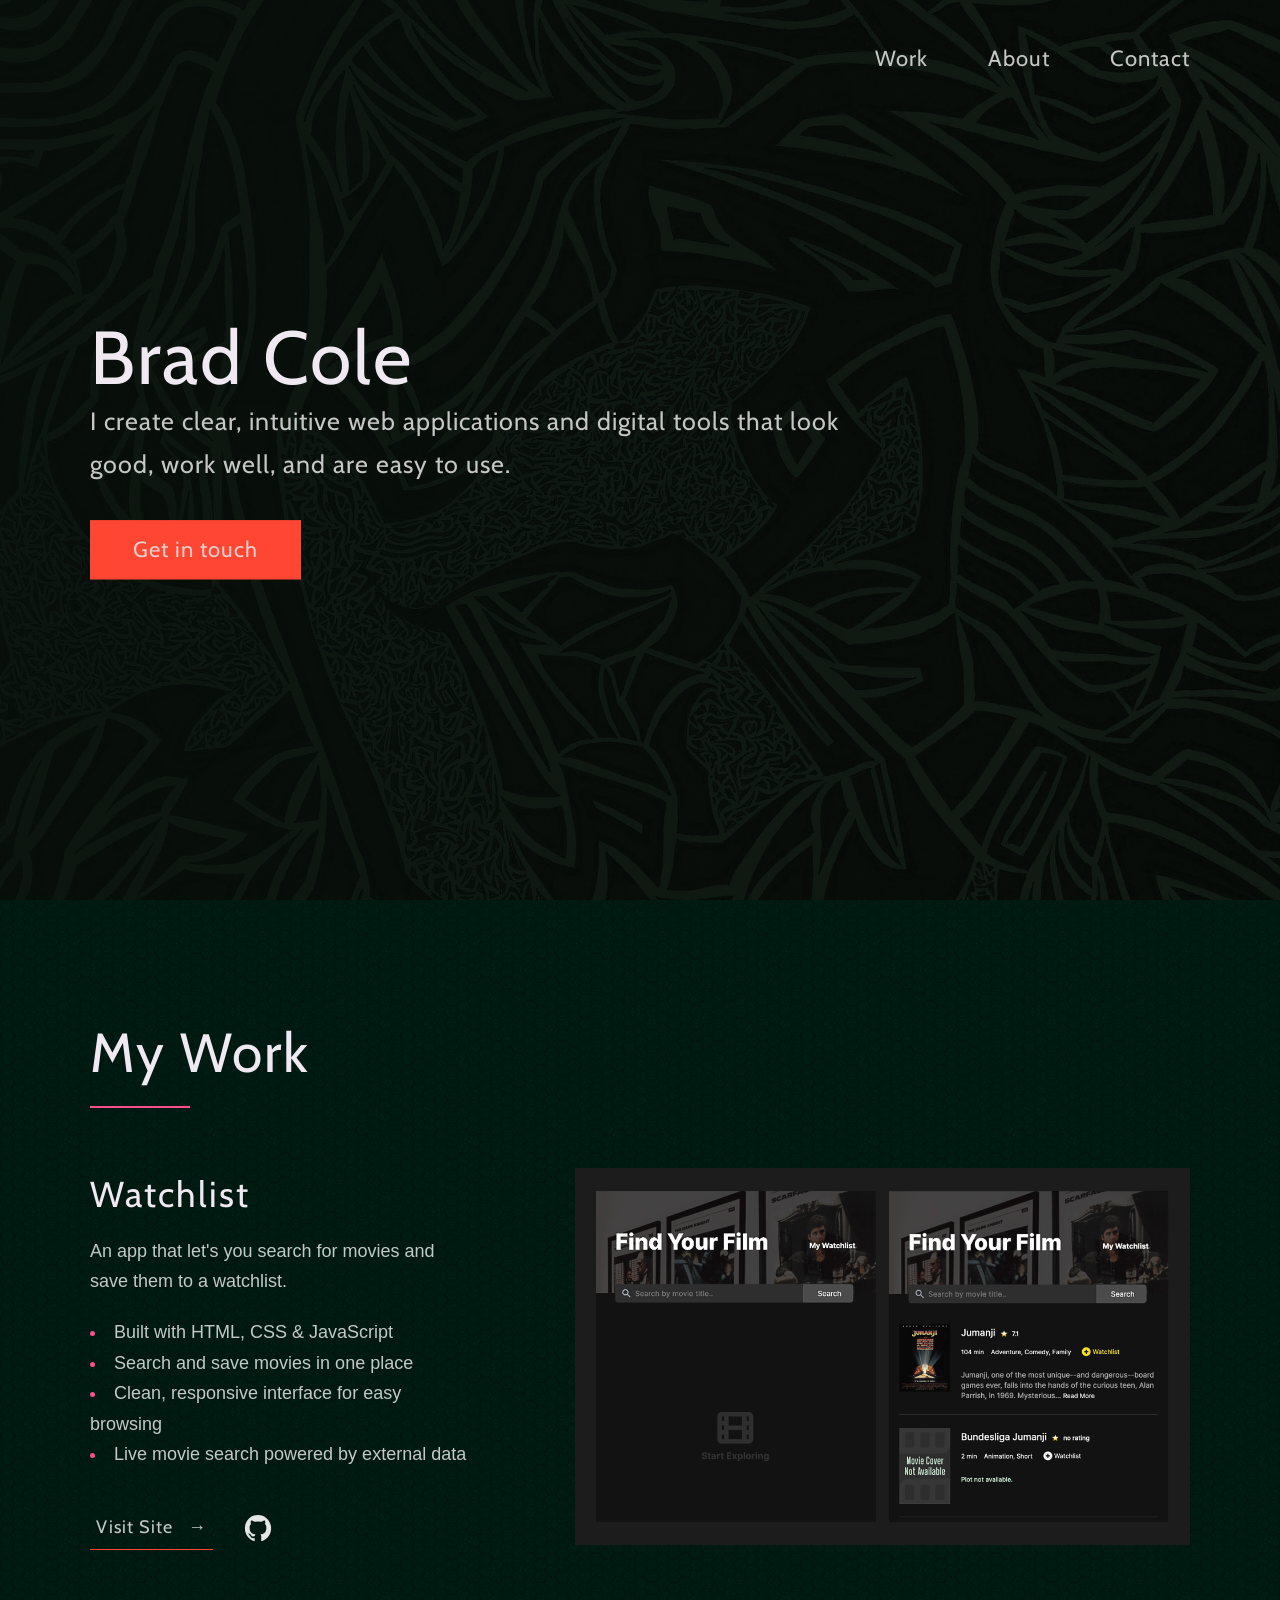
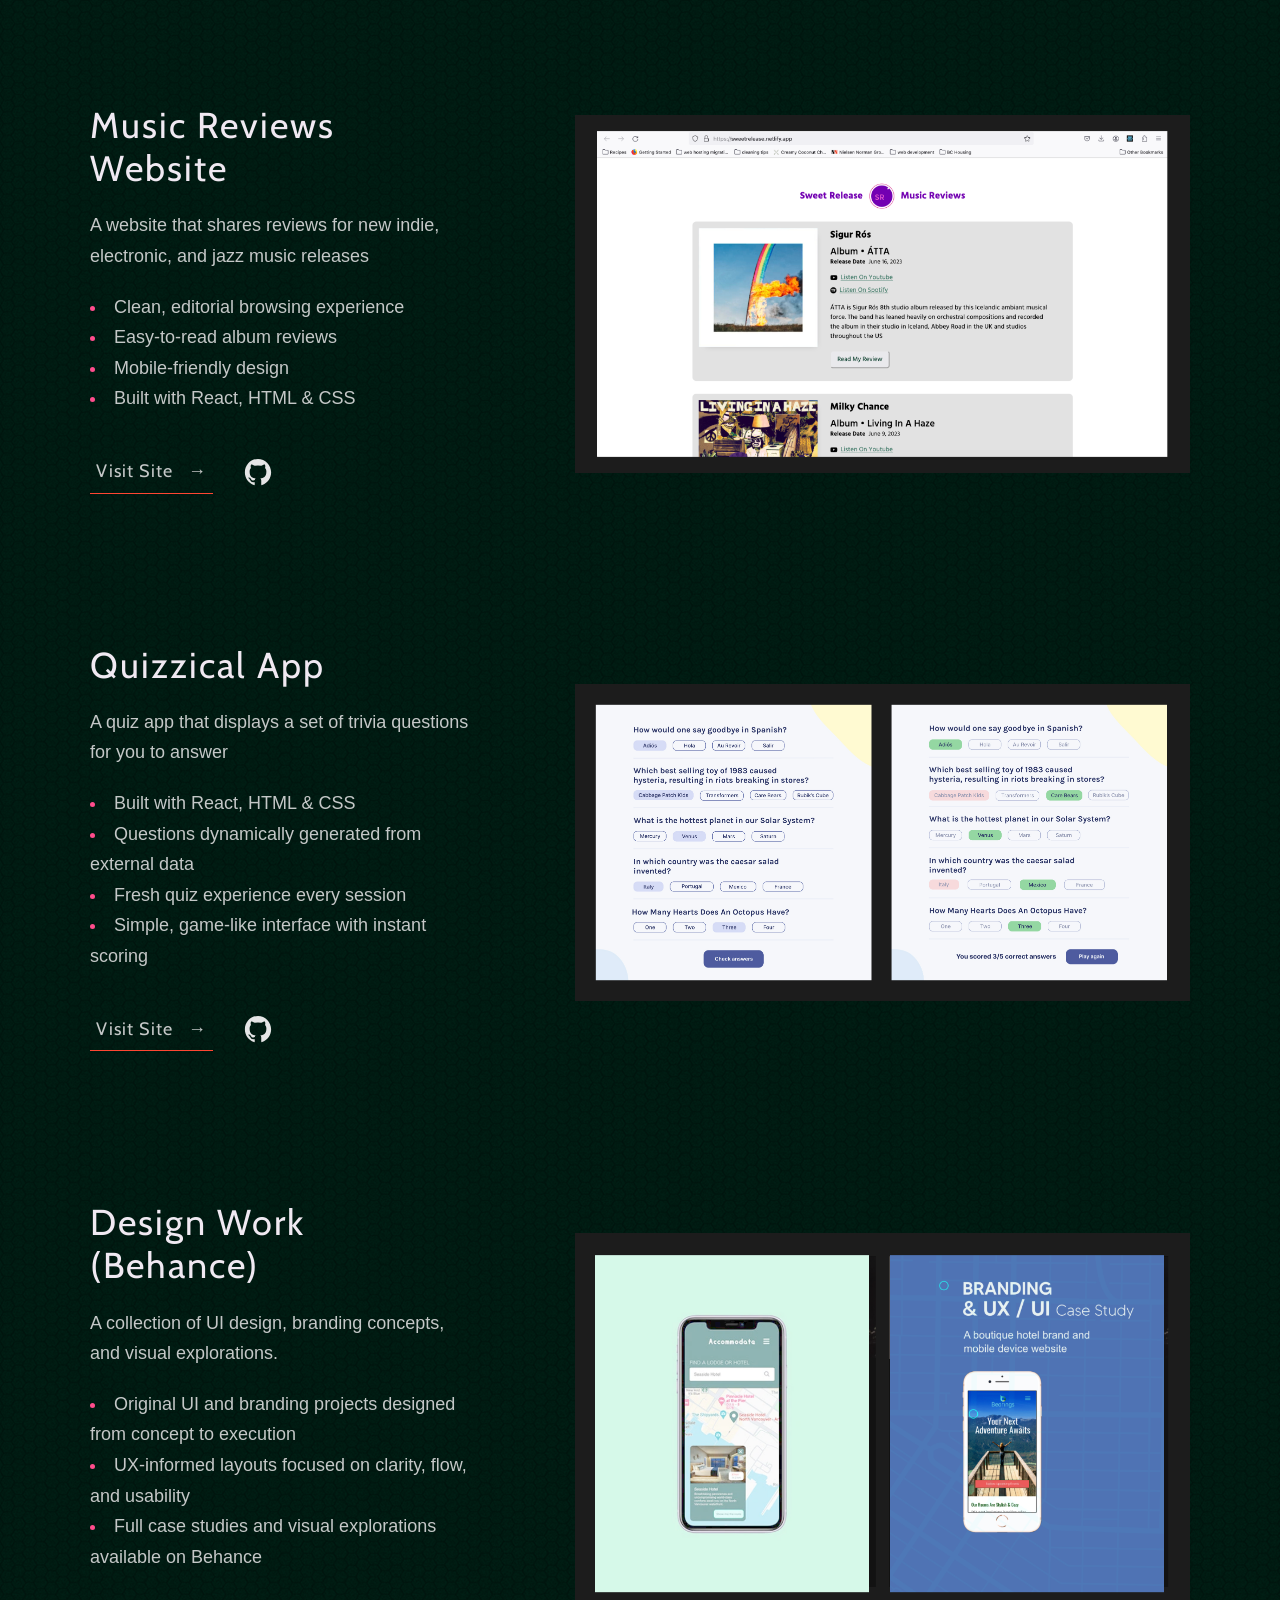
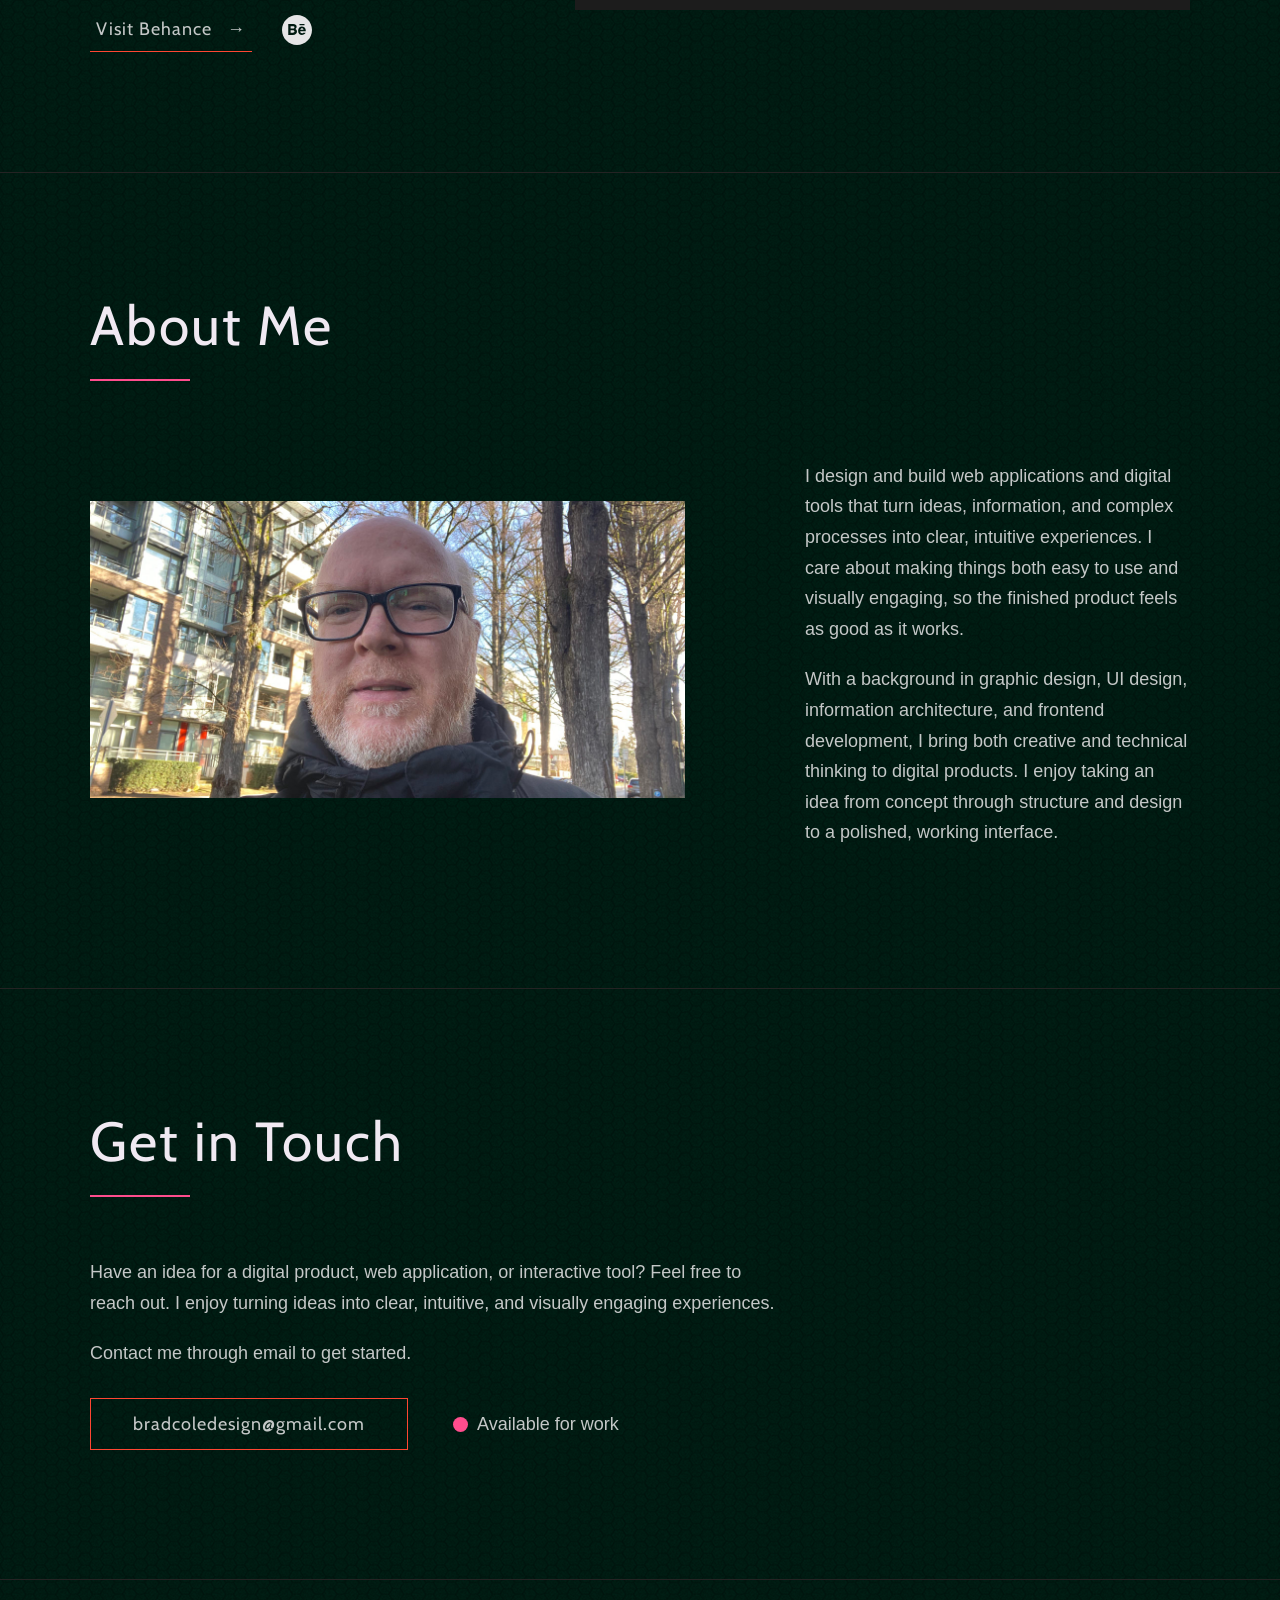
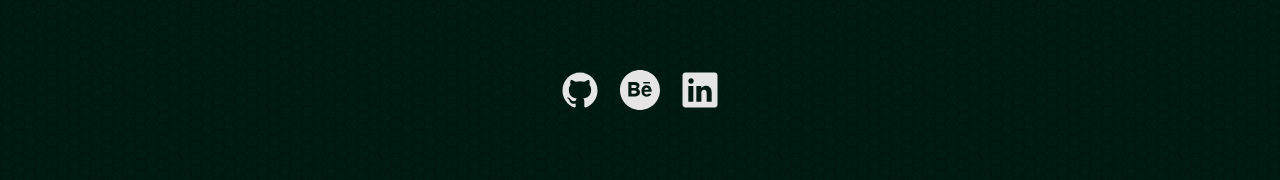
==== index.html @ 9cbc0623 "Update index.html improving header text" ====
<!doctype html>
<html lang="en">
  <head>
    <link rel="preconnect" href="https://fonts.googleapis.com" />
    <link rel="preconnect" href="https://fonts.gstatic.com" crossorigin />
    <link
      href="https://fonts.googleapis.com/css2?family=Cabin:ital,wght@0,400..700;1,400..700&family=PT+Serif:ital@1&display=swap"
      rel="stylesheet"
    />
    <meta charset="UTF-8" />
    <meta name="viewport" content="width=device-width, initial-scale=1.0" />
    <link rel="shortcut icon" type="image/png" href="./images/favicon.png" />
    <title>
      Brad Cole | Front-End Developer & UI Designer based in Vancouver, CA
    </title>
    <meta name="description" content="Add small description of yourslef." />
    <meta
      name="keywords"
      content="Brad Cole, Frontend Developer, HTML, CSS, JavaScript, UI Design, Typography, Wireframing"
    />
    <link rel="stylesheet" href="public/index.css" />
  </head>

  <body>
    <!-- ***** Header ***** -->

    <header class="header gradient-overlay" role="banner" id="top">
      <div class="row">
        <nav class="nav" role="navigation">
          <ul class="nav__items">
            <li class="nav__item">
              <a href="#work" class="nav__link">Work</a>
            </li>
            <li class="nav__item">
              <a href="#about" class="nav__link">About</a>
            </li>
            <li class="nav__item">
              <a href="#contact" class="nav__link">Contact</a>
            </li>
          </ul>
        </nav>
      </div>
      <div class="header__text-box row">
        <div class="header__text">
          <h1 class="heading-primary">
            <span>Brad Cole</span>
          </h1>
          <p>
            I create clear, intuitive web applications and digital tools that
            look good, work well, and are easy to use.
          </p>
          <a href="#contact" class="btn btn--pink">Get in touch</a>
        </div>
      </div>
    </header>

    <main role="main">
      <!-- ***** Work ***** -->

      <section class="work" id="work">
        <div class="row">
          <h2>My Work</h2>
          <div class="work__boxes">
            <div class="work__box_mod">
              <div class="work__box">
                <div class="work__text">
                  <h3>Watchlist</h3>
                  <p>
                    An app that let's you search for movies and save them to a
                    watchlist.
                  </p>
                  <ul class="work__list">
                    <li>Built with HTML, CSS & JavaScript</li>
                    <li>Search and save movies in one place</li>
                    <li>Clean, responsive interface for easy browsing</li>
                    <li>Live movie search powered by external data</li>
                  </ul>
                  <div class="work__links">
                    <a
                      href="https://bradswatchlist.netlify.app/"
                      target="_blank"
                      class="link__text"
                    >
                      Visit Site <span>&rarr;</span>
                    </a>
                    <a
                      href="https://github.com/artwired/watchlist"
                      title="View Source Code"
                      target="_blank"
                    >
                      <img
                        src="./images/github.svg"
                        class="work__code"
                        alt="GitHub"
                      />
                    </a>
                  </div>
                </div>
                <a href="https://bradswatchlist.netlify.app/" target="_blank">
                  <div class="work__image-box">
                    <img
                      src="./images/watchlist.png"
                      class="work__image"
                      alt="Project 1"
                    />
                  </div>
                </a>
              </div>
            </div>
            <div class="work__box_mod">
              <div class="work__box">
                <div class="work__text">
                  <h3>Music Reviews Website</h3>
                  <p>
                    A website that shares reviews for new indie, electronic, and
                    jazz music releases
                  </p>
                  <ul class="work__list">
                    <li>Clean, editorial browsing experience</li>
                    <li>Easy-to-read album reviews</li>
                    <li>Mobile-friendly design</li>
                    <li>Built with React, HTML & CSS</li>
                  </ul>

                  <div class="work__links">
                    <a
                      href="https://sweetrelease.netlify.app/"
                      class="link__text"
                      target="_blank"
                    >
                      Visit Site <span>&rarr;</span>
                    </a>
                    <a href="#">
                      <img
                        src="./images/github.svg"
                        class="work__code"
                        title="View Source Code"
                        alt="GitHub"
                      />
                    </a>
                  </div>
                </div>
                <a href="https://sweetrelease.netlify.app/" target="_blank">
                  <div class="work__image-box">
                    <img
                      src="./images/sweet-release.png"
                      class="work__image"
                      alt="Project 1"
                    />
                  </div>
                </a>
              </div>
            </div>
            <div class="work__box_mod">
              <div class="work__box">
                <div class="work__text">
                  <h3>Quizzical App</h3>
                  <p>
                    A quiz app that displays a set of trivia questions for you
                    to answer
                  </p>
                  <ul class="work__list">
                    <li>Built with React, HTML & CSS</li>
                    <li>Questions dynamically generated from external data</li>
                    <li>Fresh quiz experience every session</li>
                    <li>Simple, game-like interface with instant scoring</li>
                  </ul>
                  <div class="work__links">
                    <a
                      href="https://bradsquizzical.netlify.app/"
                      class="link__text"
                      target="_blank"
                    >
                      Visit Site <span>&rarr;</span>
                    </a>
                    <a href="https://github.com/artwired/Quizzical">
                      <img
                        src="./images/github.svg"
                        class="work__code"
                        title="View Source Code"
                        alt="GitHub"
                      />
                    </a>
                  </div>
                </div>
                <a href="https://bradsquizzical.netlify.app/" target="_blank">
                  <div class="work__image-box">
                    <img
                      src="./images/quiz.jpg"
                      class="work__image"
                      alt="Project 3"
                    />
                  </div>
                </a>
              </div>
            </div>
            <div class="work__box_mod">
              <div class="work__box">
                <div class="work__text">
                  <h3>Design Work (Behance)</h3>
                  <p>
                    A collection of UI design, branding concepts, and visual
                    explorations.
                  </p>
                  <ul class="work__list">
                    <li>
                      Original UI and branding projects designed from concept to
                      execution
                    </li>
                    <li>
                      UX-informed layouts focused on clarity, flow, and
                      usability
                    </li>
                    <li>
                      Full case studies and visual explorations available on
                      Behance
                    </li>
                  </ul>
                  <div class="work__links">
                    <a
                      href="https://www.behance.net/bradcoleart"
                      class="link__text"
                      target="_blank"
                    >
                      Visit Behance <span>&rarr;</span>
                    </a>
                    <a href="https://www.behance.net/bradcoleart">
                      <img
                        src="./images/behance-logo.svg"
                        class="work__code"
                        title="View Design Work Samples"
                        alt="Behance"
                      />
                    </a>
                  </div>
                </div>
                <a href="https://www.behance.net/bradcoleart" target="_blank">
                  <div class="work__image-box">
                    <img
                      src="./images/behance-portfolio.png"
                      class="work__image"
                      alt="Project 3"
                    />
                  </div>
                </a>
              </div>
            </div>
          </div>
        </div>
      </section>

      <!-- ***** About ***** -->

      <section class="about" id="about">
        <div class="row">
          <h2>About Me</h2>
          <div class="about__content">
            <div class="about__text">
              <p>
                I design and build web applications and digital tools that turn
                ideas, information, and complex processes into clear, intuitive
                experiences. I care about making things both easy to use and
                visually engaging, so the finished product feels as good as it
                works.
              </p>

              <p>
                With a background in graphic design, UI design, information
                architecture, and frontend development, I bring both creative
                and technical thinking to digital products. I enjoy taking an
                idea from concept through structure and design to a polished,
                working interface.
              </p>
            </div>

            <div class="about__photo-container">
              <img
                class="about__photo"
                src="./images/me-on-tenth-2024.jpg"
                alt="A picture of myself making an inquisitive/amused facial expression with trees a busy city backstreet and a condo building in the background"
              />
            </div>
          </div>
        </div>
      </section>
    </main>

    <!-- ***** Contact ***** -->

    <section class="contact" id="contact">
      <div class="row">
        <h2>Get in Touch</h2>
        <div class="contact__info">
          <p>
            Have an idea for a digital product, web application, or interactive
            tool? Feel free to reach out. I enjoy turning ideas into clear,
            intuitive, and visually engaging experiences.
          </p>
          <p>Contact me through email to get started.</p>
          <div class="contact-CTA">
            <a href="mailto:bradcoledesign@gmail.com" class="btn"
              >bradcoledesign@gmail.com</a
            >
            <div class="availability-container">
              <div class="blinking-dot"></div>
              <p>Available for work</p>
            </div>
          </div>
        </div>
      </div>
    </section>

    <!-- ***** Footer ***** -->

    <footer role="contentinfo" class="footer">
      <div class="row">
        <ul class="footer__social-links">
          <li class="footer__social-link-item">
            <a
              href="https://github.com/artwired"
              title="Link to Github Profile"
              target="_blank"
            >
              <img
                src="./images/github.svg"
                class="footer__social-image"
                alt="Github"
              />
            </a>
          </li>
          <li class="footer__social-link-item">
            <a
              href="https://www.behance.net/bradcoleart"
              title="Link to Behance Profile"
              target="_blank"
            >
              <img
                src="./images/behance-logo.svg"
                class="footer__social-image"
                alt="Behance"
              />
            </a>
          </li>
          <li class="footer__social-link-item">
            <a
              href="https://www.linkedin.com/in/bradcoleideas/"
              target="_blank"
            >
              <img
                src="./images/linkedin.svg"
                title="Link to Linkedin Profile"
                class="footer__social-image"
                alt="Linkedin"
              />
            </a>
          </li>
        </ul>
      </div>
    </footer>

    <a href="#top" class="back-to-top" title="Back to Top">
      <img
        src="./images/arrow-up.svg"
        alt="Back to Top"
        class="back-to-top__image"
      />
    </a>
    <script src="./index.js"></script>
  </body>
</html>
---- public/index.css ----
/* --------------------------------------- */
/* ----- Basic Setup ----- */
/* --------------------------------------- */

@font-face {
  font-family: "Hk Grotesk";
  font-style: normal;
  font-weight: 400;
  src: url("./fonts/HKGrotesk-Regular.woff") format("woff");
}

* {
  margin: 0;
  padding: 0;
  box-sizing: inherit;
}

:root {
  --font-size-small: 1.8rem;
  --font-size-normal: 2.2rem;
  --font-size-medium: 2.8rem;
  --font-size-medium-1: 3.6rem;
  --font-size-large: 5.5rem;
  --font-size-huge: 7.5rem;
  --font-stack: "Hk Grotesk", sans-serif;

  --line-height-normal: 1.7;
  --line-height-small: 1.2;

  --deep-green: #010904;
  --blood-orange: #ff4632;
  --white: #f0e9f2;
  --white-1: #e5e5e6da;
  --hot-pink: #ff4d8d;

  --container-max-width: 1180px;
  --container-normal-width: 800px;
  --container-medium-width: 600px;
  --container-700-width: 700px;
  --container-small-width: 500px;

  --gutter-huge: 12rem;
  --gutter-medium: 6rem;
  --gutter-normal: 3rem;
  --gutter-small-1: 2.5rem;
  --gutter-small: 2rem;
  --gutter-x-small: 1rem;
  --border-light: 1px solid rgb(36, 35, 35);
}

html {
  font-size: 62.5%; /* (16/10)*100 = 62.5% => 1rem = 10px */
  box-sizing: border-box;
  scroll-behavior: smooth;
}
html,
body {
  background-color: var(--deep-green);
}
@media (max-width: 1000px) {
  html {
    font-size: 52%;
  }
}

body {
  font-size: var(--font-size-small);
  font-family: var(--font-stack);
  font-weight: 400;
  color: var(--white-1);
  line-height: var(--line-height-normal);
  background: url("./images/dark-honeycomb.png");
  overflow-x: hidden;
}

.row {
  max-width: var(--container-max-width);
  margin: 0 auto;
}

@media (max-width: 1340px) {
  .row {
    max-width: 1100px;
  }
}

@media (max-width: 1240px) {
  .row {
    padding: 0 var(--gutter-medium);
  }
}

@media (max-width: 600px) {
  .row {
    padding: 0 var(--gutter-normal);
  }
}

@media (max-width: 600px) {
  .row {
    padding: 0 var(--gutter-small);
  }
}

section {
  padding: var(--gutter-huge) 0;
  border-bottom: var(--border-light);
}

img {
  object-fit: contain;
  max-width: 100%;
}

/* --------------------------------------- */
/* ----- Headlines and Paragraphs ----- */
/* --------------------------------------- */

h1,
h2,
h3,
h4 {
  font-family: "Cabin", sans-serif;
  letter-spacing: 2px;
  font-weight: 400;
  line-height: var(--line-height-small);
  color: var(--white);
}

.heading-primary {
  line-height: 1;
  font-size: var(--font-size-huge);
  font-weight: 400;
}

@media (max-width: 900px) {
  .heading-primary {
    font-size: 6.5rem;
  }
}

h2 {
  font-size: var(--font-size-large);
  margin-bottom: var(--gutter-medium);
}

h2::after {
  content: "";
  display: block;
  height: 2px;
  width: 10rem;
  background: var(--hot-pink);
  margin: var(--gutter-small) 0;
}

h3 {
  font-size: var(--font-size-medium-1);
  margin-bottom: var(--gutter-small);
}
h4 {
  font-size: var(--font-size-normal);
  color: var(--blood-orange);
}
h4::after {
  content: "";
  display: block;
  height: 1px;
  width: 10rem;
  background: var(--blood-orange);
  margin: 0.5em 0;
}

@media (max-width: 500px) {
  .heading-primary {
    font-size: var(--font-size-large);
  }

  h2 {
    font-size: var(--font-size-medium-1);
  }

  h3 {
    font-size: var(--font-size-medium);
  }
}

p {
  margin: var(--gutter-small) 0;
}

@media (max-width: 900px) {
  p {
    max-width: var(--container-small-width);
  }
}

/* --------------------------------------- */
/* ----- Buttons and Links ----- */
/* --------------------------------------- */

a {
  color: var(--white);
  font-weight: 400;
  font-family: "Cabin", sans-serif;
  letter-spacing: 1px;
  transition: all 0.2s;
  outline: 2px solid transparent;
}

::-moz-focus-inner {
  border: 0;
}

button:focus,
a:focus {
  outline: 2px solid var(--blood-orange);
}

body:not(.user-is-tabbing) button:focus,
body:not(.user-is-tabbing) a:focus {
  outline: none;
}

.link:hover {
  color: var(--blood-orange);
}

.btn {
  position: relative;
  display: inline-block;
  padding: 1rem 4.2rem;
  text-decoration: none;
  color: inherit;
  border: 1px solid var(--blood-orange);
  font-weight: 400;
}

.btn:focus {
  outline: none;
}

.btn::after {
  content: "";
  display: block;
  position: absolute;
  top: 0;
  left: 0;
  right: 100%;
  background: var(--white);
  height: 100%;
  z-index: -1;
  transition: all 0.2s cubic-bezier(1, 0.68, 0.16, 0.9);
}

.btn:hover::after,
.btn:focus::after {
  right: 0;
  background: var(--blood-orange);
}

.btn--pink {
  background: var(--blood-orange);
  transition: all 0.2s;
}

.btn--pink::after {
  display: none;
}

.btn--pink:hover,
.btn--pink:focus {
  background: transparent;
}

.link__text {
  position: relative;
  display: inline-block;
  padding: 0.6rem;
  color: inherit;
  text-decoration: none;
  border-bottom: 1px solid var(--blood-orange);
}

.link__text::after {
  content: "";
  display: block;
  position: absolute;
  top: 0;
  left: 0;
  right: 100%;
  background: var(--white);
  height: 100%;
  z-index: -1;
  transition: all 0.2s cubic-bezier(1, 0.68, 0.16, 0.9);
}

.link__text:focus {
  outline: none;
}

.link__text:hover::after,
.link__text:focus:after {
  right: 0;
  background: var(--blood-orange);
}

.link__text span {
  padding-left: 1rem;
  font-family: sans-serif;
}

/* ----- Back to Top ----- */

.back-to-top {
  position: fixed;
  bottom: 4rem;
  right: 4rem;
  display: flex;
  justify-content: center;
  align-items: center;
  height: 5.5rem;
  width: 5.5rem;
  background-color: var(--blood-orange);
  border-radius: 50%;
  z-index: 10;
  visibility: hidden;
  transition: all 0.4s;
}

.back-to-top__image {
  height: 70%;
}

@media (max-width: 900px) {
  .back-to-top {
    right: 2rem;
  }
}

@media (max-width: 500px) {
  .back-to-top {
    right: 1rem;
  }
}

/* --------------------------------------- */
/* ----- Navigation ----- */
/* --------------------------------------- */

.nav {
  display: flex;
  justify-content: flex-end;
  align-items: center;
  gap: var(--gutter-medium);
  padding: var(--gutter-normal) 0;
}

.nav__items {
  display: flex;
  list-style: none;
}

.nav__item:not(:last-child) {
  margin-right: var(--gutter-medium);
}

@media (max-width: 500px) {
  .nav {
    justify-content: center;
  }
}

@media (max-width: 400px) {
  .nav__item:not(:last-child) {
    margin-right: var(--gutter-normal);
  }
}

@media (max-width: 300px) {
  .nav {
    font-size: var(--font-size-small);
  }
}

.nav__link {
  position: relative;
  display: inline-block;
  padding: 1rem 0;
  text-decoration: none;
  color: inherit;
  transition: all 0.2s;
}

.nav__link::after {
  content: "";
  position: absolute;
  bottom: 0;
  left: 0;
  right: 100%;
  display: inline-block;
  height: 1rem;
  background: var(--white);
  transition: all 0.25s cubic-bezier(1, 0.68, 0.16, 0.9);
}

.nav__link:hover {
  color: var(--blood-orange);
}

.nav__link:hover::after {
  right: 0;
  height: 2px;
  background: var(--blood-orange);
}

/* --------------------------------------- */
/* ----- Header ----- */
/* --------------------------------------- */

.header {
  background:
    linear-gradient(
      to right,
      rgba(8, 18, 12, 0.65) 0%,
      rgba(8, 18, 12, 0.45) 40%,
      rgba(8, 18, 12, 0.25) 100%
    ),
    url("./images/header.jpg");
  height: 100vh;
  background-size: cover;
  background-position: center;
  background-attachment: fixed;
  font-size: var(--font-size-normal);
  width: 100%;
  min-height: 100vh;
  min-height: 100dvh;
}

.header__text {
  position: absolute;
  top: 50%;
  transform: translateY(-50%);
}

.header__text p {
  margin: 0.5rem 0 3.5rem;
  max-width: var(--container-normal-width);
  font-family: "Cabin", sans-serif;
  letter-spacing: 1px;
  font-size: 2.5rem;
}
@supports (-webkit-touch-callout: none) {
  .header {
    background-attachment: scroll;
  }
}

@media (max-width: 500px) {
  .header {
    text-align: center;
  }

  .header__text p {
    transform: scale(0.8);
  }
}
@media (max-width: 650px) {
  .header {
    background-attachment: scroll;
  }
}

/* --------------------------------------- */
/* ----- Work ----- */
/* --------------------------------------- */

.work__box {
  display: flex;
  align-items: center;
}

.expand-icon {
  background: url(./images/expand-icon.png);
  background-size: 100%;
  background-repeat: no-repeat;
  width: 14px;
  height: 14px;
}

.close-icon {
  background: url(./images/close-icon.png);
  background-size: 100%;
  background-repeat: no-repeat;
  width: 14px;
  height: 14px;
}

.expand-icon-hvr {
  background: url(./images/expand-icon-hvr.png);
  background-size: 100%;
  background-repeat: no-repeat;
  width: 14px;
  height: 14px;
}
.active-clr,
.challenges-section {
  color: var(--blood-orange);
}
.to-expand-project {
  display: flex;
  align-items: center;
  justify-content: space-between;
  margin-top: 2.5em;
}
.project-details-btn {
  display: flex;
  align-items: center;
  gap: 0.25em;
  cursor: pointer;
  margin-bottom: 0.5em;
}
.project-details-btn p {
  margin: 0;
}
.full-project-description {
  padding: 2em;
  background-color: #012114;
}

.challenges-overview-text {
  font-family: "PT Serif", serif;
  font-weight: 400;
  font-style: italic;
  font-size: 2rem;
  letter-spacing: 1px;
  line-height: 1.3;
}
.to-expand-project ul {
  margin-bottom: 1.5em;
  padding-bottom: 2em;
  border-bottom: 1px dotted #ff4632;
}
ul:last-child {
  border-bottom: none;
  margin-bottom: 0;
}
ul.no-border-bottom {
  border-bottom: none;
}
.section-separator {
  border-bottom: 1px dotted var(--blood-orange);
}

@media (max-width: 900px) {
  .work__box {
    align-items: initial;
    flex-direction: column-reverse;
  }
}
@media (min-width: 901px) {
  .full-project-description {
    flex-direction: column;
  }
}

.work__box_mod:not(:last-child) {
  margin-bottom: 15rem;
}

@media (max-width: 500px) {
  .work__box:not(:last-child) {
    margin-bottom: 10rem;
  }
}

.work__links {
  display: flex;
  align-items: center;
  margin-top: 2em;
}

.work__text {
  flex: 0 0 35%;
}

.work__list {
  /* list-style-type: square; */
  list-style-position: inside;
  margin-bottom: var(--gutter-normal);
}
.work__list li::marker {
  color: var(--hot-pink);
}
.work__code {
  display: block;
  height: 3rem;
  margin-left: var(--gutter-normal);
  transition: all 0.3s;
}

.work__code:hover {
  transform: scale(1.2);
}

.work__image-box {
  margin-bottom: var(--gutter-normal);
}
#watchlist-project-p:hover,
#sweet-release-project-p:hover,
#quizzical-project-p:hover {
  color: var(--blood-orange);
}
#watchlist-project-btn,
#sweet-release-project-btn,
#quizzical-project-btn {
  cursor: pointer;
}
.hidden {
  display: none;
}
.p-tag-clr-on-hvr {
  color: var(--blood-orange);
}
@media (min-width: 901px) {
  .work__image-box {
    flex: 1;
    margin: 0 0 0 10rem;
  }
  .to-expand-project {
    justify-content: end;
    margin-top: 0.25em;
  }
  .full-project-description p,
  .full-project-description ul {
    width: 70%;
  }
}

@media (max-width: 900px) {
  .work__code {
    height: 4rem;
  }
}

/* --------------------------------------- */
/* ----- Clients ----- */
/* --------------------------------------- */

/* .client__logos {
  display: flex;
  justify-content: space-between;
  filter: invert(100%) grayscale(100%) opacity(0.8);
}

.client__logo {
  height: 6.5rem;
  max-width: 18rem;
}

@media (max-width: 1240px) {
  .client__logos {
    overflow-x: scroll;
    padding: var(--gutter-normal);
  }

  .client__logo:not(:last-of-type) {
    margin-right: var(--gutter-medium);
  }
} */

/* --------------------------------------- */
/* ----- About ----- */
/* --------------------------------------- */

.about__content {
  display: flex;
  flex-direction: row-reverse;
  align-items: center;
}

@media (max-width: 900px) {
  .about__content {
    flex-direction: column-reverse;
    align-items: initial;
  }
}

.about__photo-container {
  margin-bottom: var(--gutter-normal);
}

@media (min-width: 901px) {
  .about__text {
    flex: 0 0 35%;
  }

  .about__photo-container {
    flex: 1;
    margin: 0 var(--gutter-huge) 0 0;
  }
}

/* --------------------------------------- */
/* ----- Contact ----- */
/* --------------------------------------- */

.contact__info {
  max-width: var(--container-700-width);
}

.availability-container {
  display: flex;
  align-items: center;
  margin-top: 0.5em;
}
@keyframes blink {
  0%,
  25% {
    opacity: 1;
    transform: scale(1);
    box-shadow: 0 0 4px rgba(255, 165, 0, 0.5);
  }
  50% {
    opacity: 0;
    transform: scale(0.8);
    box-shadow: none;
  }
  75%,
  100% {
    opacity: 1;
    transform: scale(1);
    box-shadow: 0 0 4px rgba(255, 165, 0, 0.5);
  }
}
.blinking-dot {
  width: 15px;
  height: 15px;
  border-radius: 50%;
  background-color: var(--hot-pink);
  margin: 0 1em 0 0;
  animation: blink 1.5s ease-in-out infinite;
}
@media (min-width: 900px) {
  .contact-CTA {
    display: flex;
    align-items: center;
    flex-direction: row;
  }
  .availability-container {
    margin-top: 0;
  }
  .blinking-dot {
    margin: 0 0.5em 0 2.5em;
  }
}

/* --------------------------------------- */
/* ----- Footer ----- */
/* --------------------------------------- */

.footer {
  text-align: center;
  padding: var(--gutter-medium) 0 var(--gutter-normal);
}

.footer__social-links {
  display: flex;
  justify-content: center;
  align-items: center;
  padding: var(--gutter-normal) 0;
  list-style: none;
}

.footer__social-link-item:not(:last-of-type) {
  margin-right: var(--gutter-small);
}
.footer__social-link-item:not(:last-of-type) .x-link-item {
  margin-right: 0;
}
.footer__social-image {
  height: 4rem;
  transition: all 0.125s ease;
}
.footer__social-image:hover {
  filter: invert(39%) sepia(64%) saturate(7460%) hue-rotate(346deg)
    brightness(105%) contrast(97%);
}
.x-logo {
  height: 3rem;
}

.footer__github-buttons {
  display: flex;
  justify-content: center;
}

.footer__github-buttons iframe {
  height: 2.5rem;
  width: 84px;
  transform: translateY(3px);
}
/* Resume Page styles */
.resume-btn {
  cursor: pointer;
}
.resume-container {
  display: flex;
  justify-content: center;
  align-items: center;
  height: 100vh;
}

/* end resume page styles */

@media (max-width: 500px) {
  .footer {
    padding: var(--gutter-medium) 0;
  }
}
@media (max-width: 768px) {
  .nav {
    flex-direction: column;
    align-items: center;
    justify-content: center;
    gap: 1rem;
  }

  .nav__items {
    justify-content: center;
  }

  .nav__item:not(:last-child) {
    margin-right: var(--gutter-normal);
  }
}
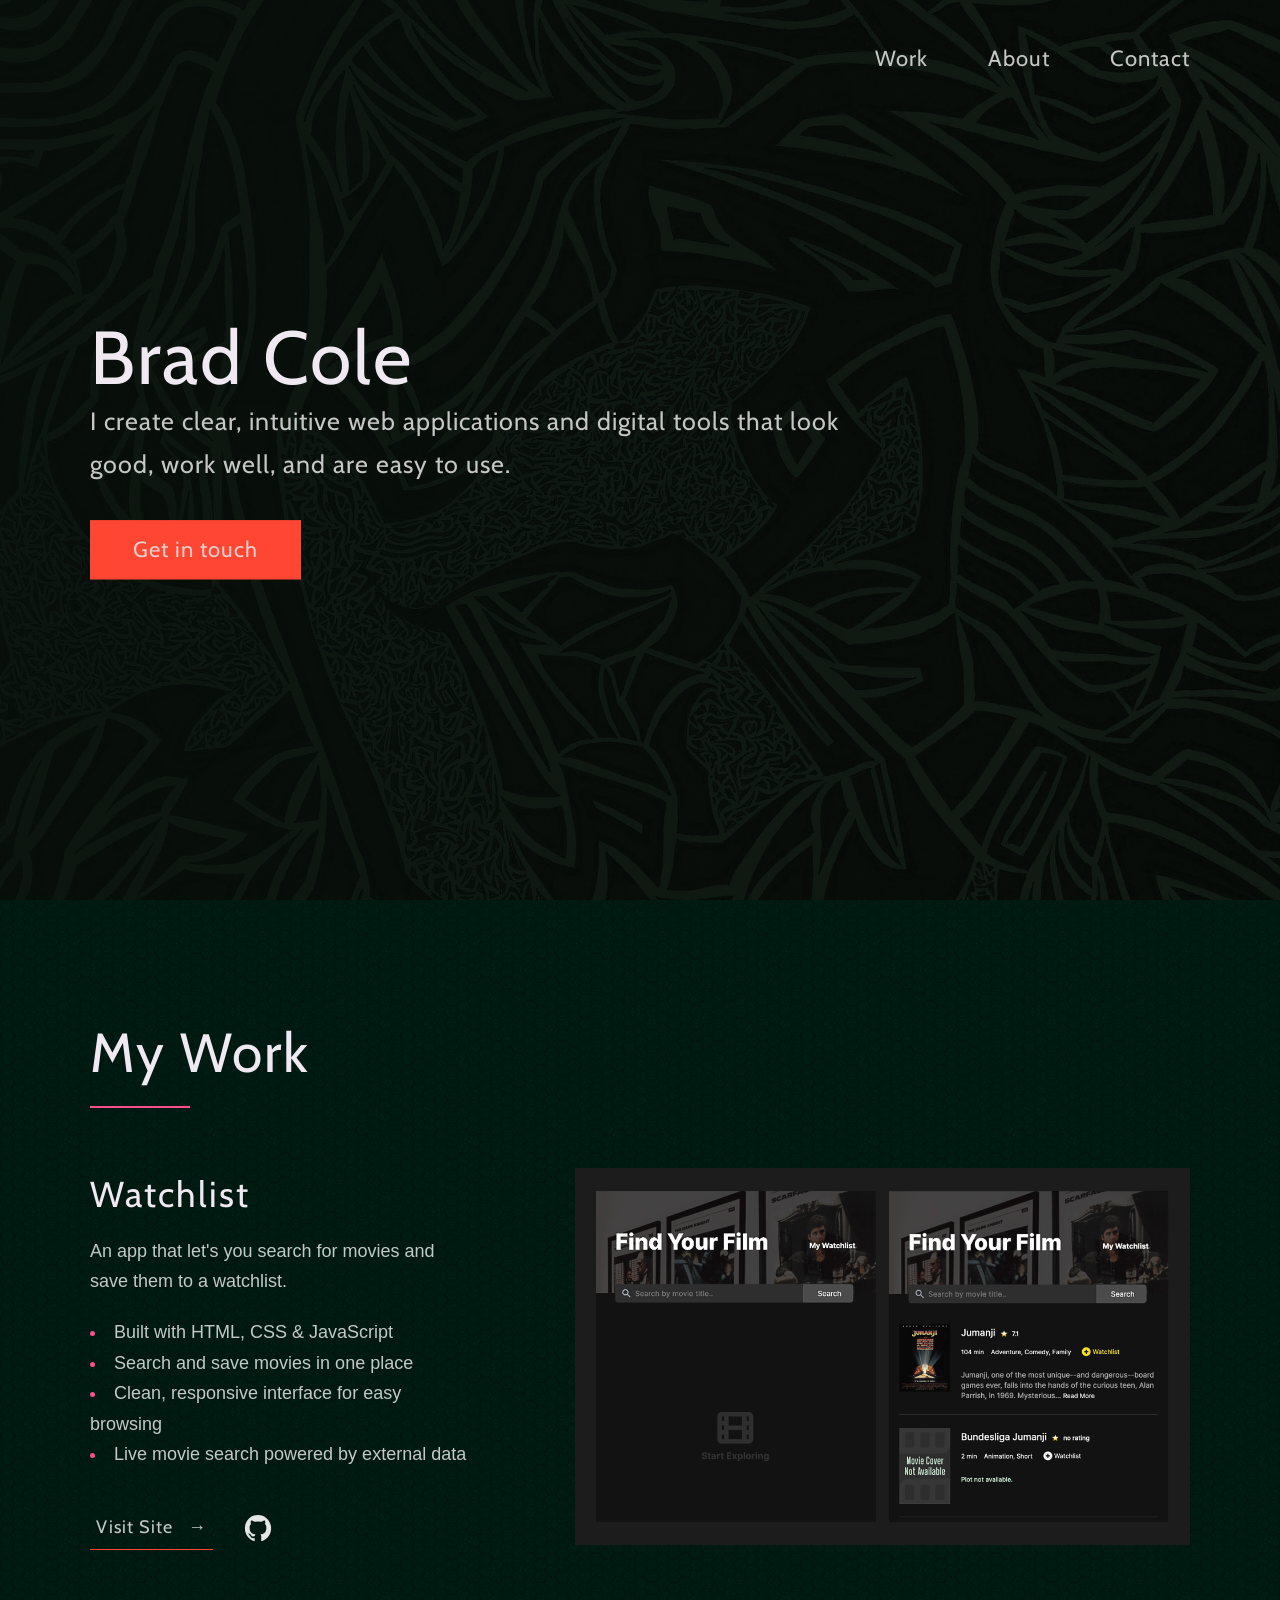
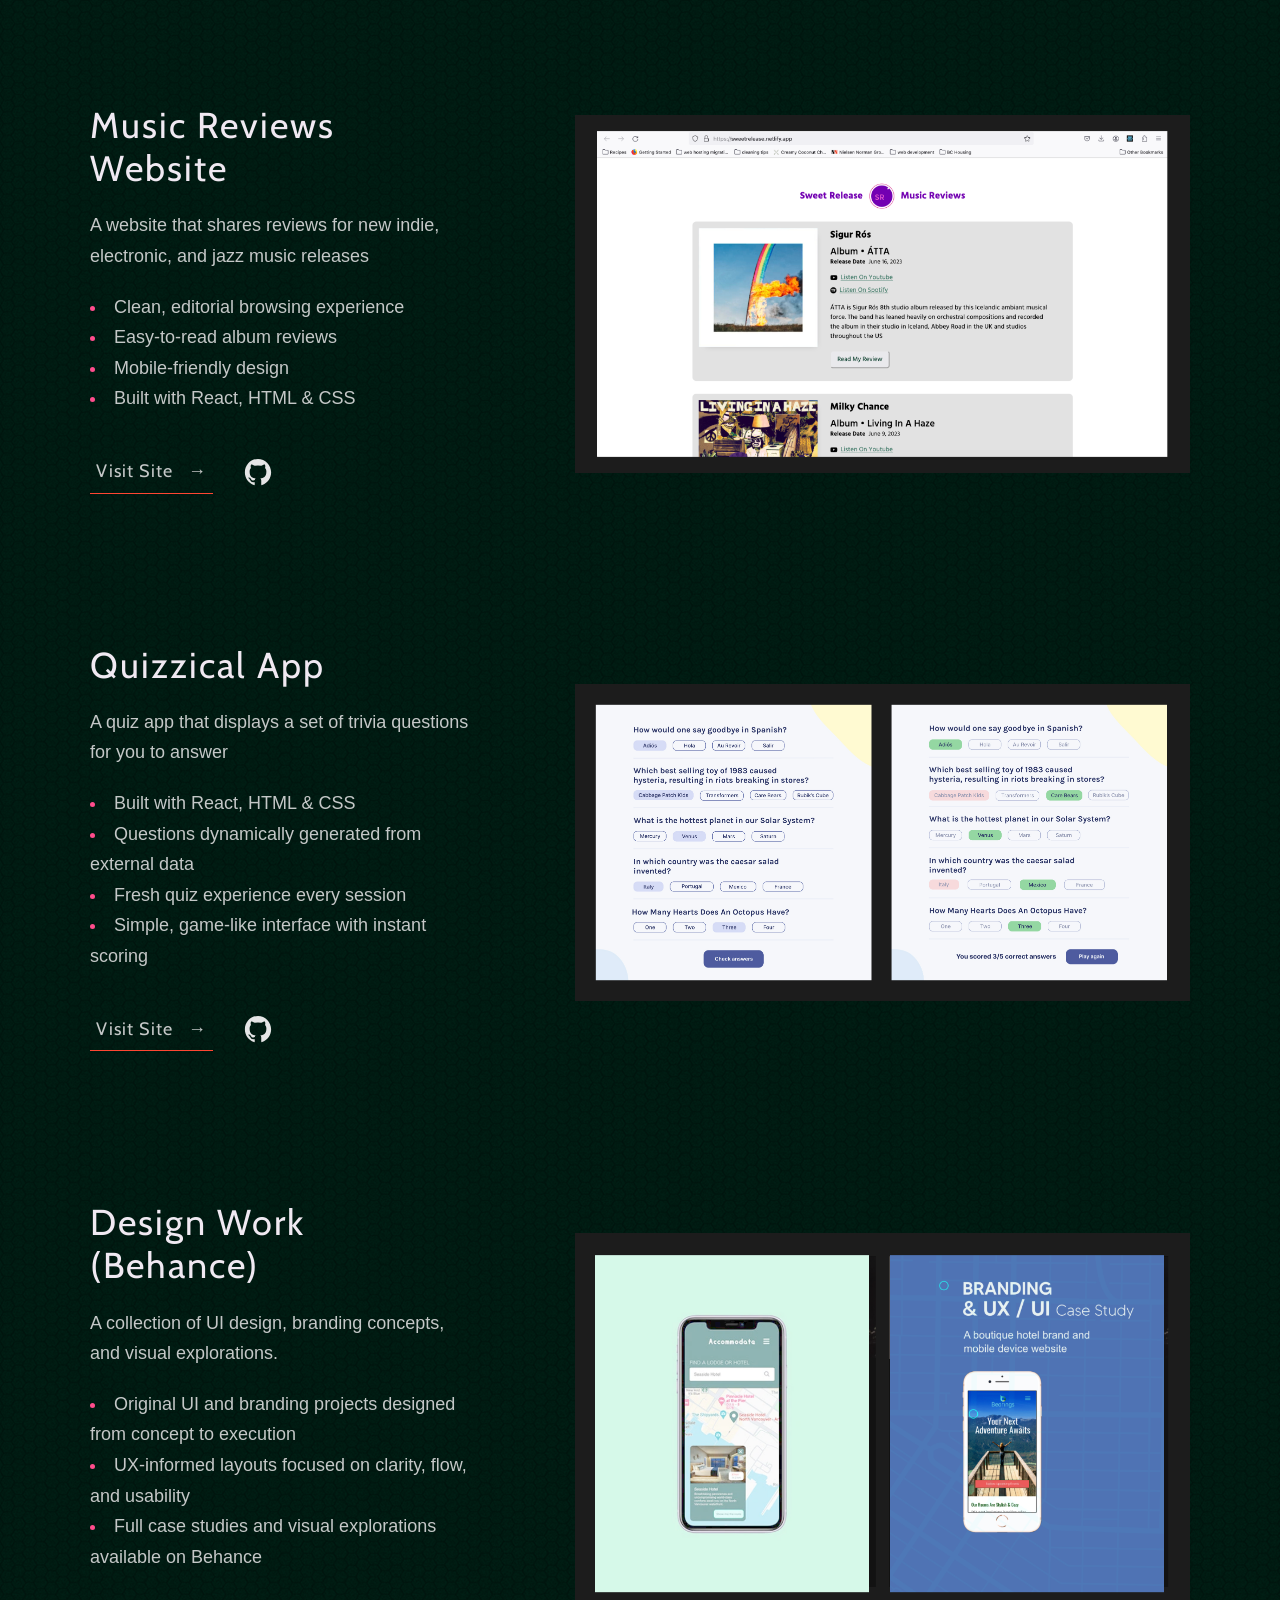
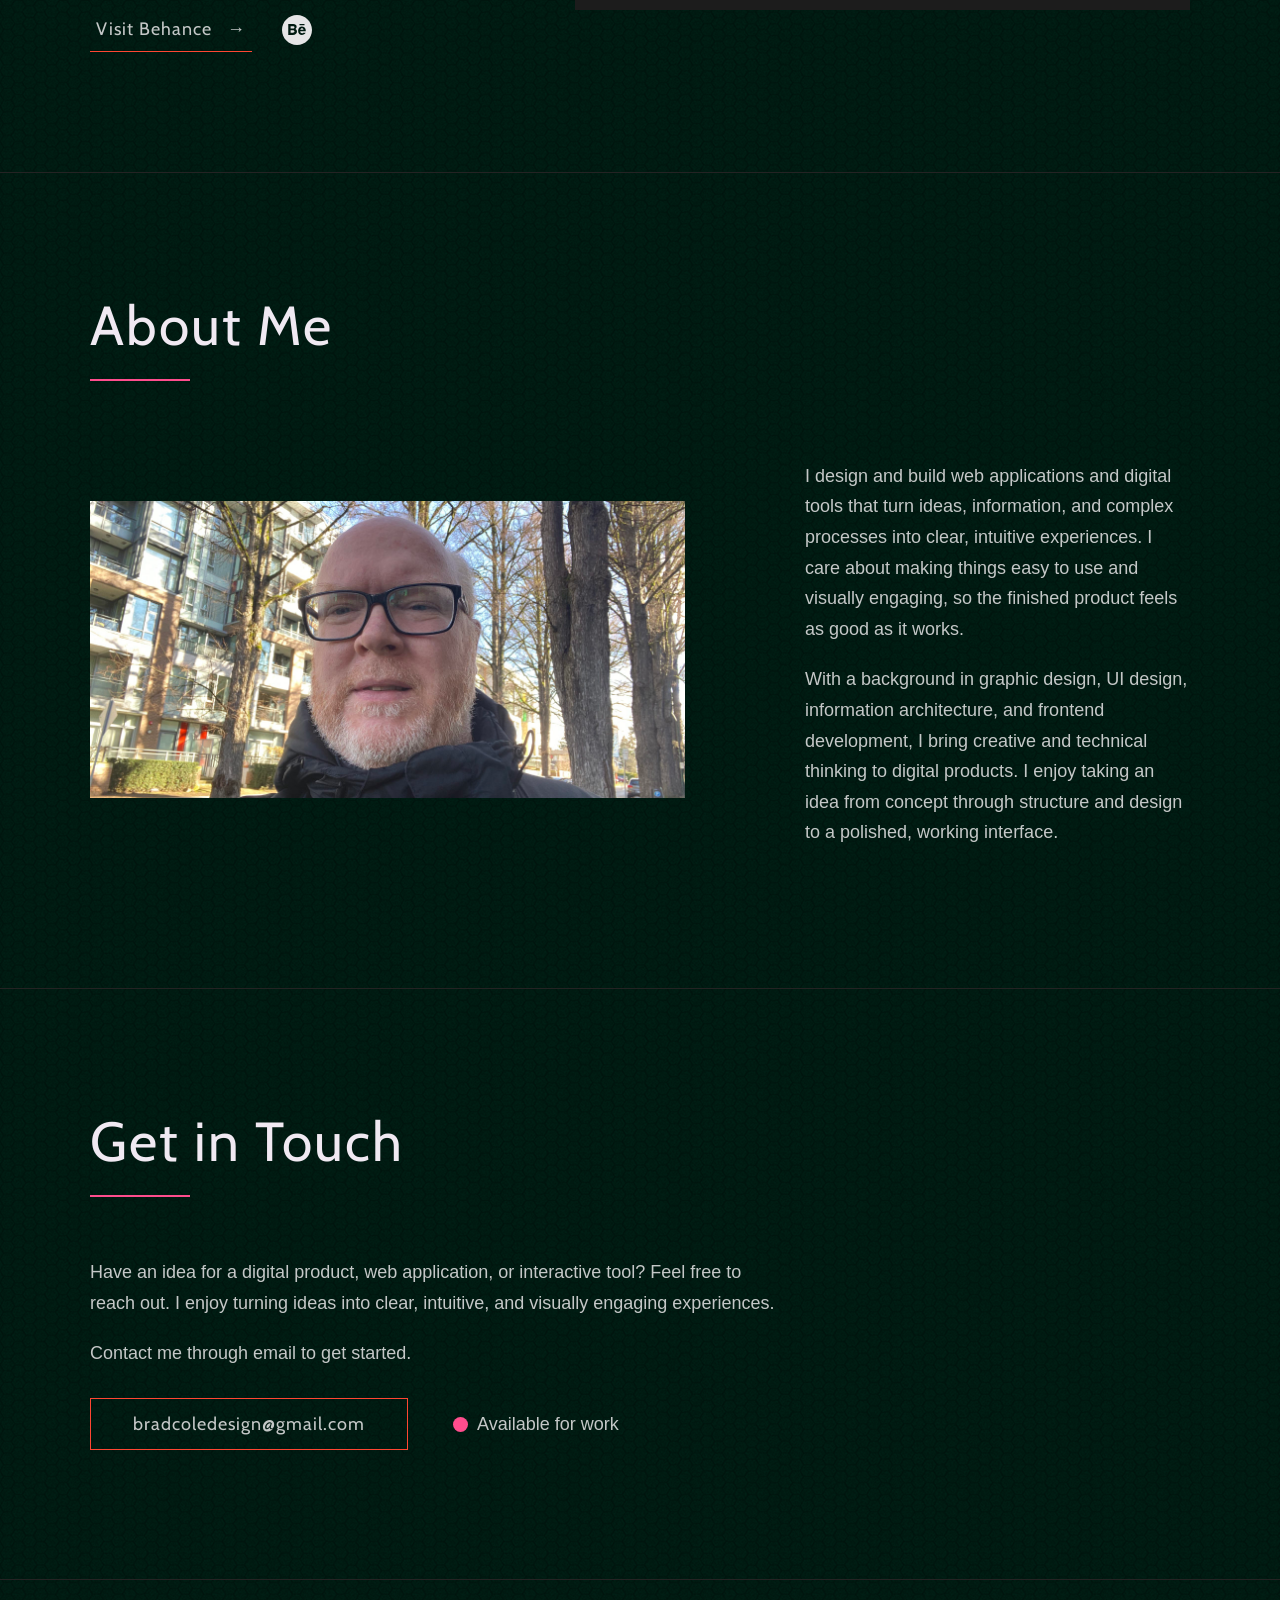
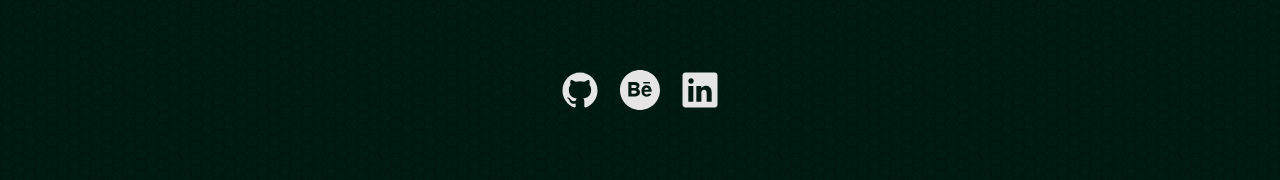
==== commit d96fab45: "Update index.html shortening text in about me section" ====
--- a/index.html
+++ b/index.html
@@ -259,17 +259,16 @@
               <p>
                 I design and build web applications and digital tools that turn
                 ideas, information, and complex processes into clear, intuitive
-                experiences. I care about making things both easy to use and
-                visually engaging, so the finished product feels as good as it
-                works.
+                experiences. I care about making things easy to use and visually
+                engaging, so the finished product feels as good as it works.
               </p>
 
               <p>
                 With a background in graphic design, UI design, information
-                architecture, and frontend development, I bring both creative
-                and technical thinking to digital products. I enjoy taking an
-                idea from concept through structure and design to a polished,
-                working interface.
+                architecture, and frontend development, I bring creative and
+                technical thinking to digital products. I enjoy taking an idea
+                from concept through structure and design to a polished, working
+                interface.
               </p>
             </div>
 
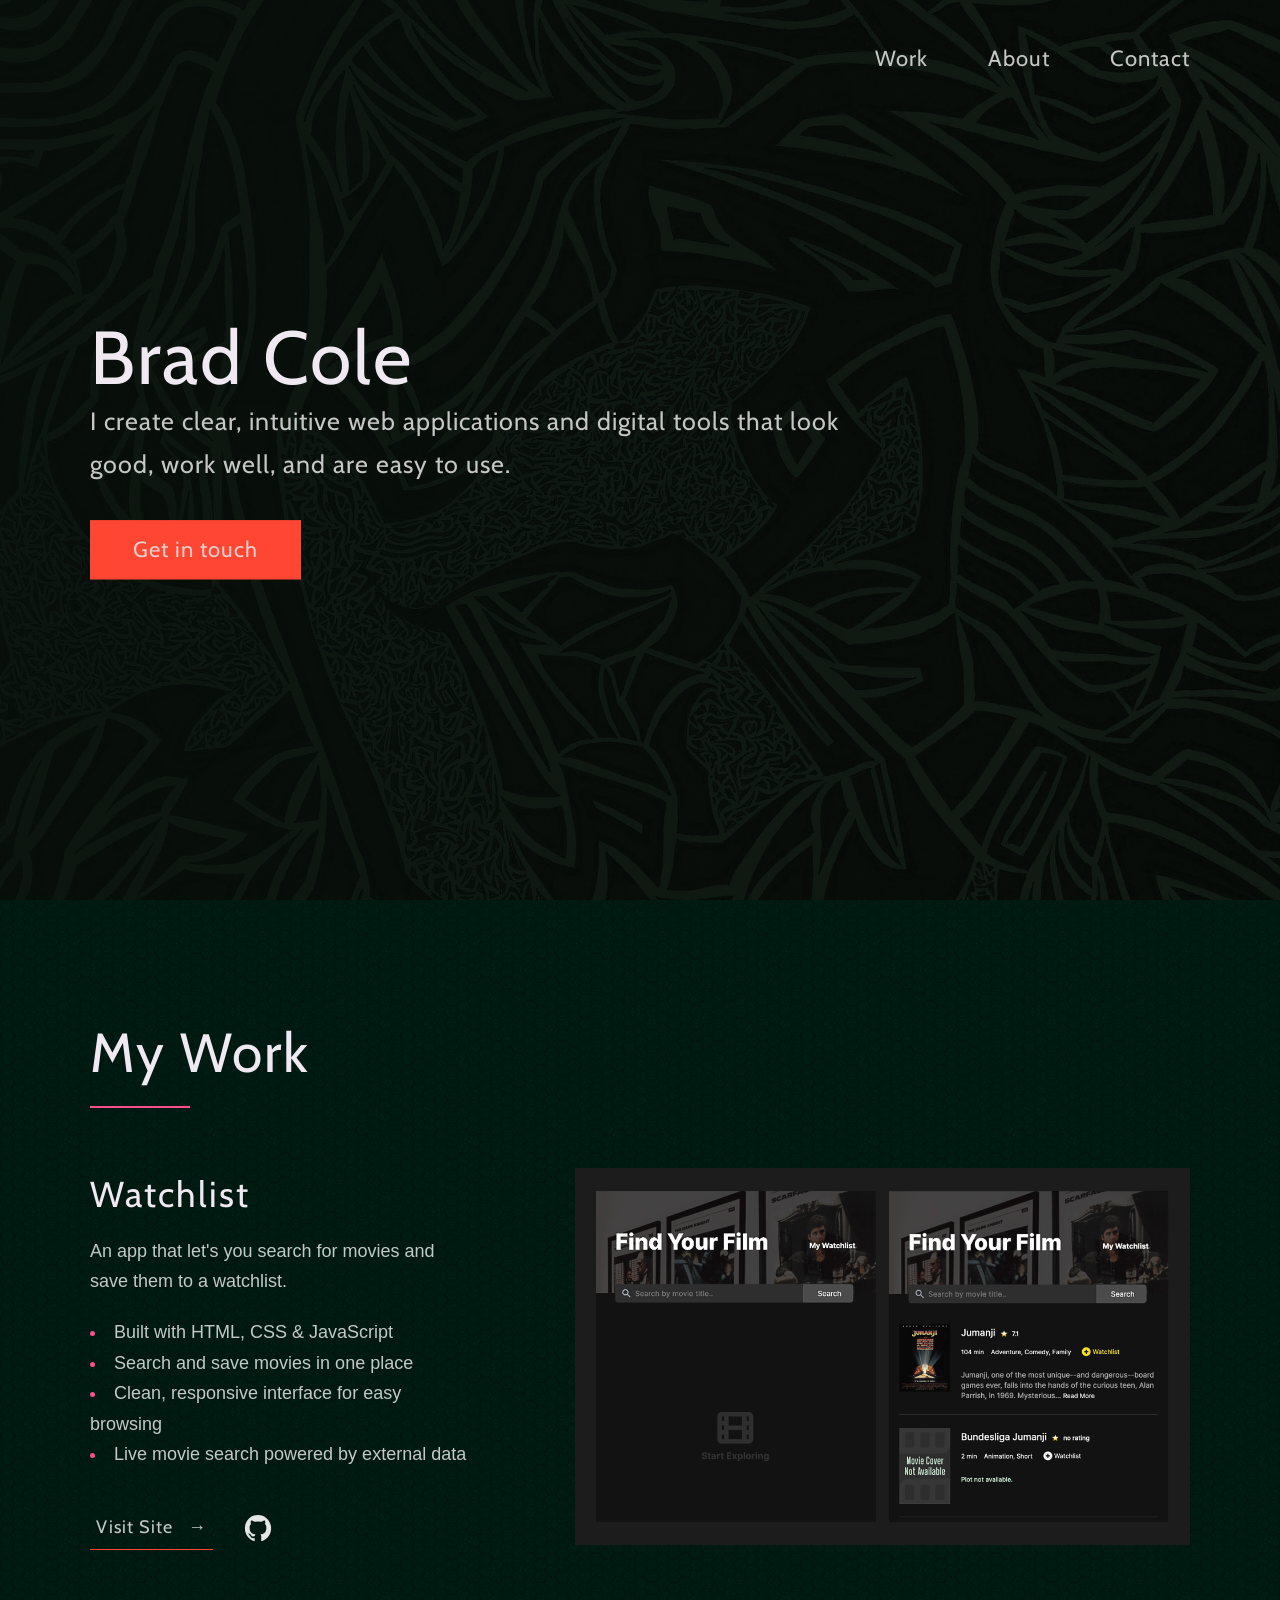
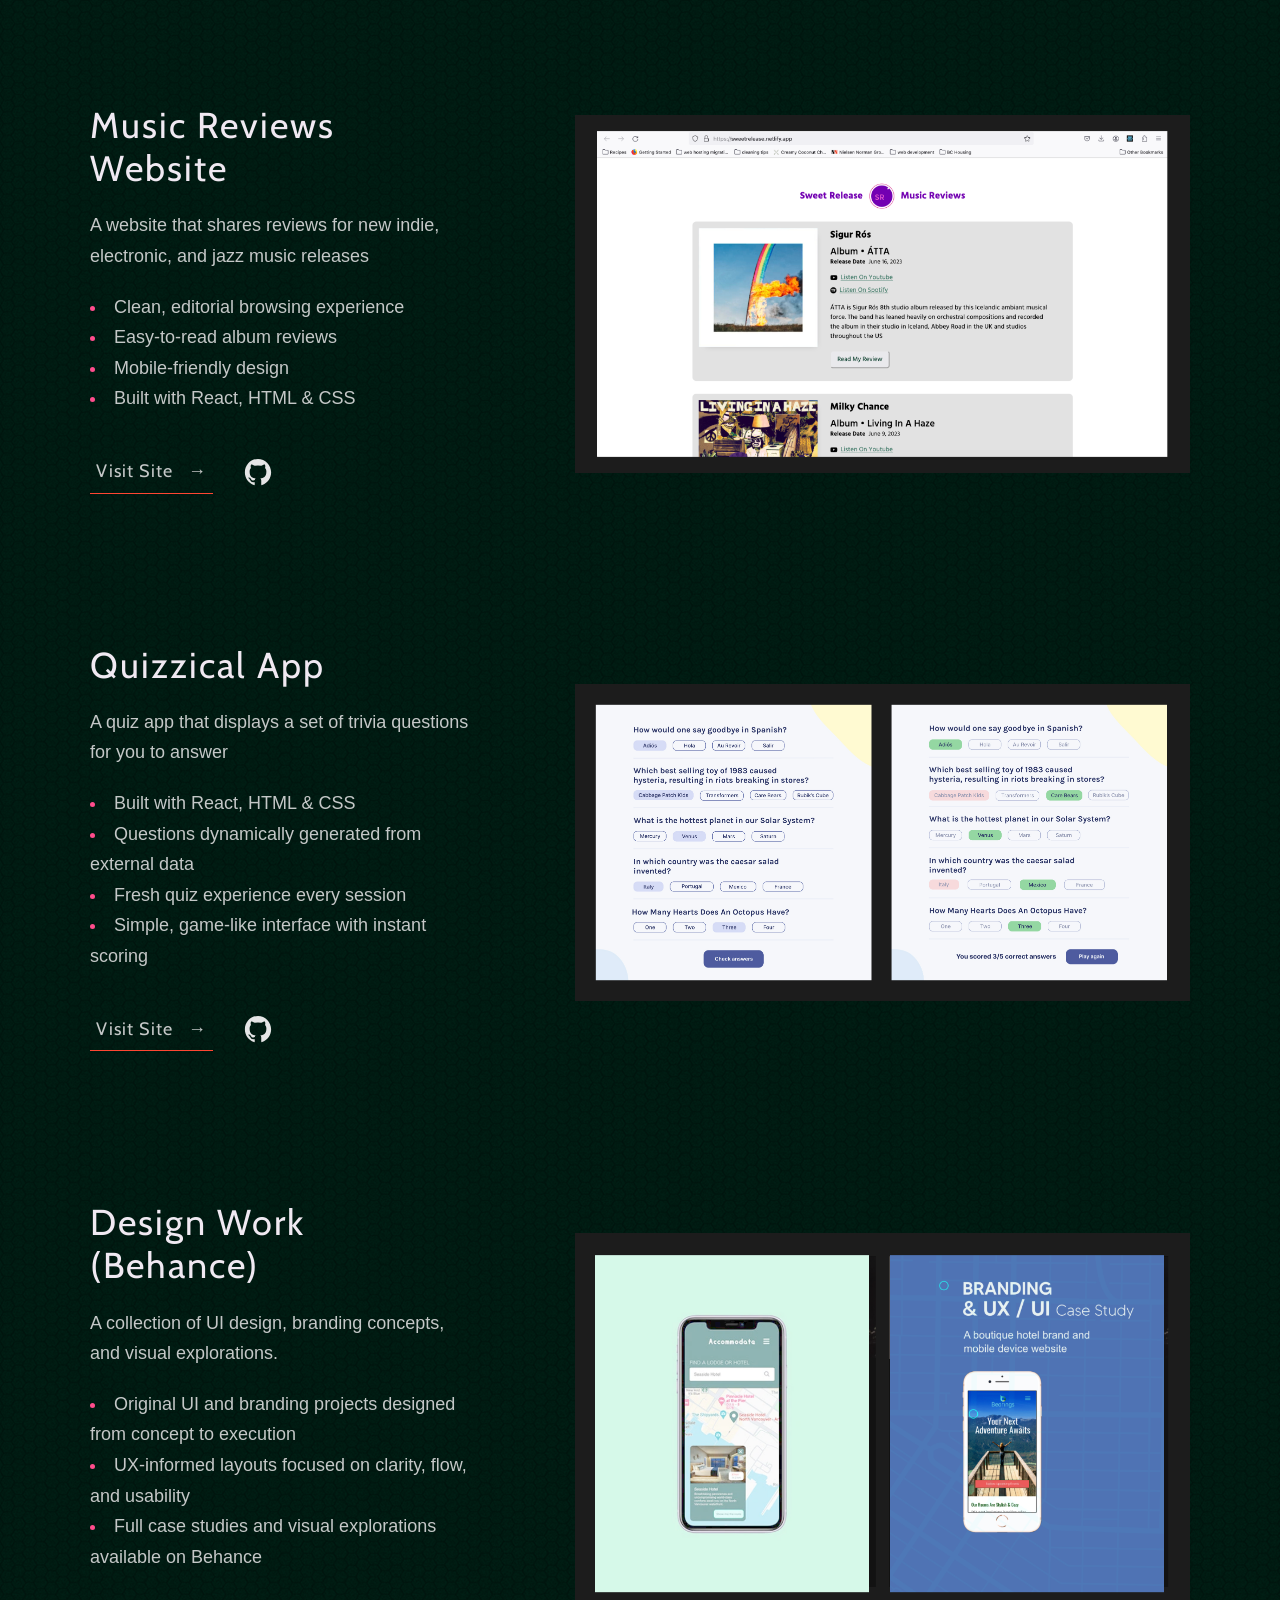
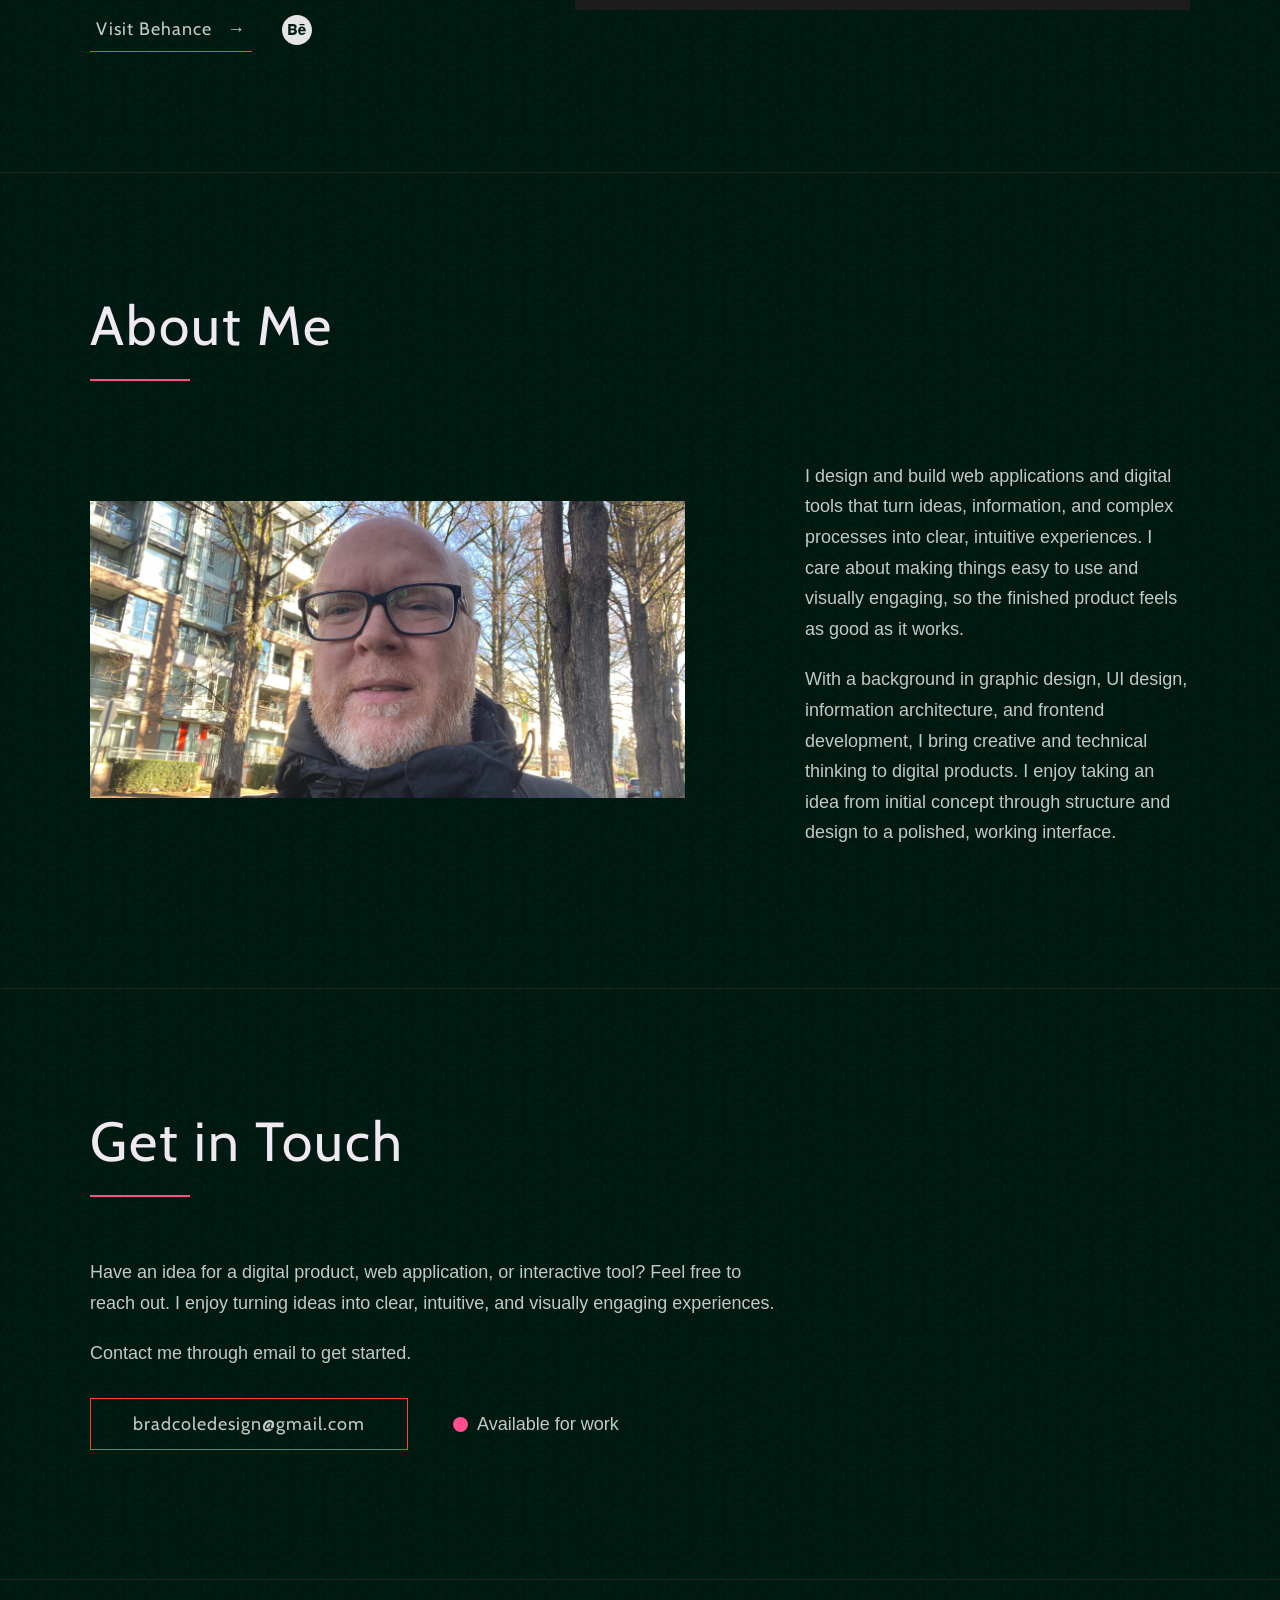
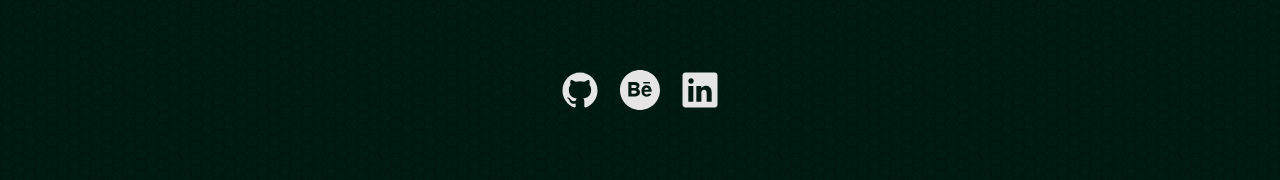
==== commit 4440c850: "Update index.html adjusting text length for about me section" ====
--- a/index.html
+++ b/index.html
@@ -267,8 +267,8 @@
                 With a background in graphic design, UI design, information
                 architecture, and frontend development, I bring creative and
                 technical thinking to digital products. I enjoy taking an idea
-                from concept through structure and design to a polished, working
-                interface.
+                from initial concept through structure and design to a polished,
+                working interface.
               </p>
             </div>
 
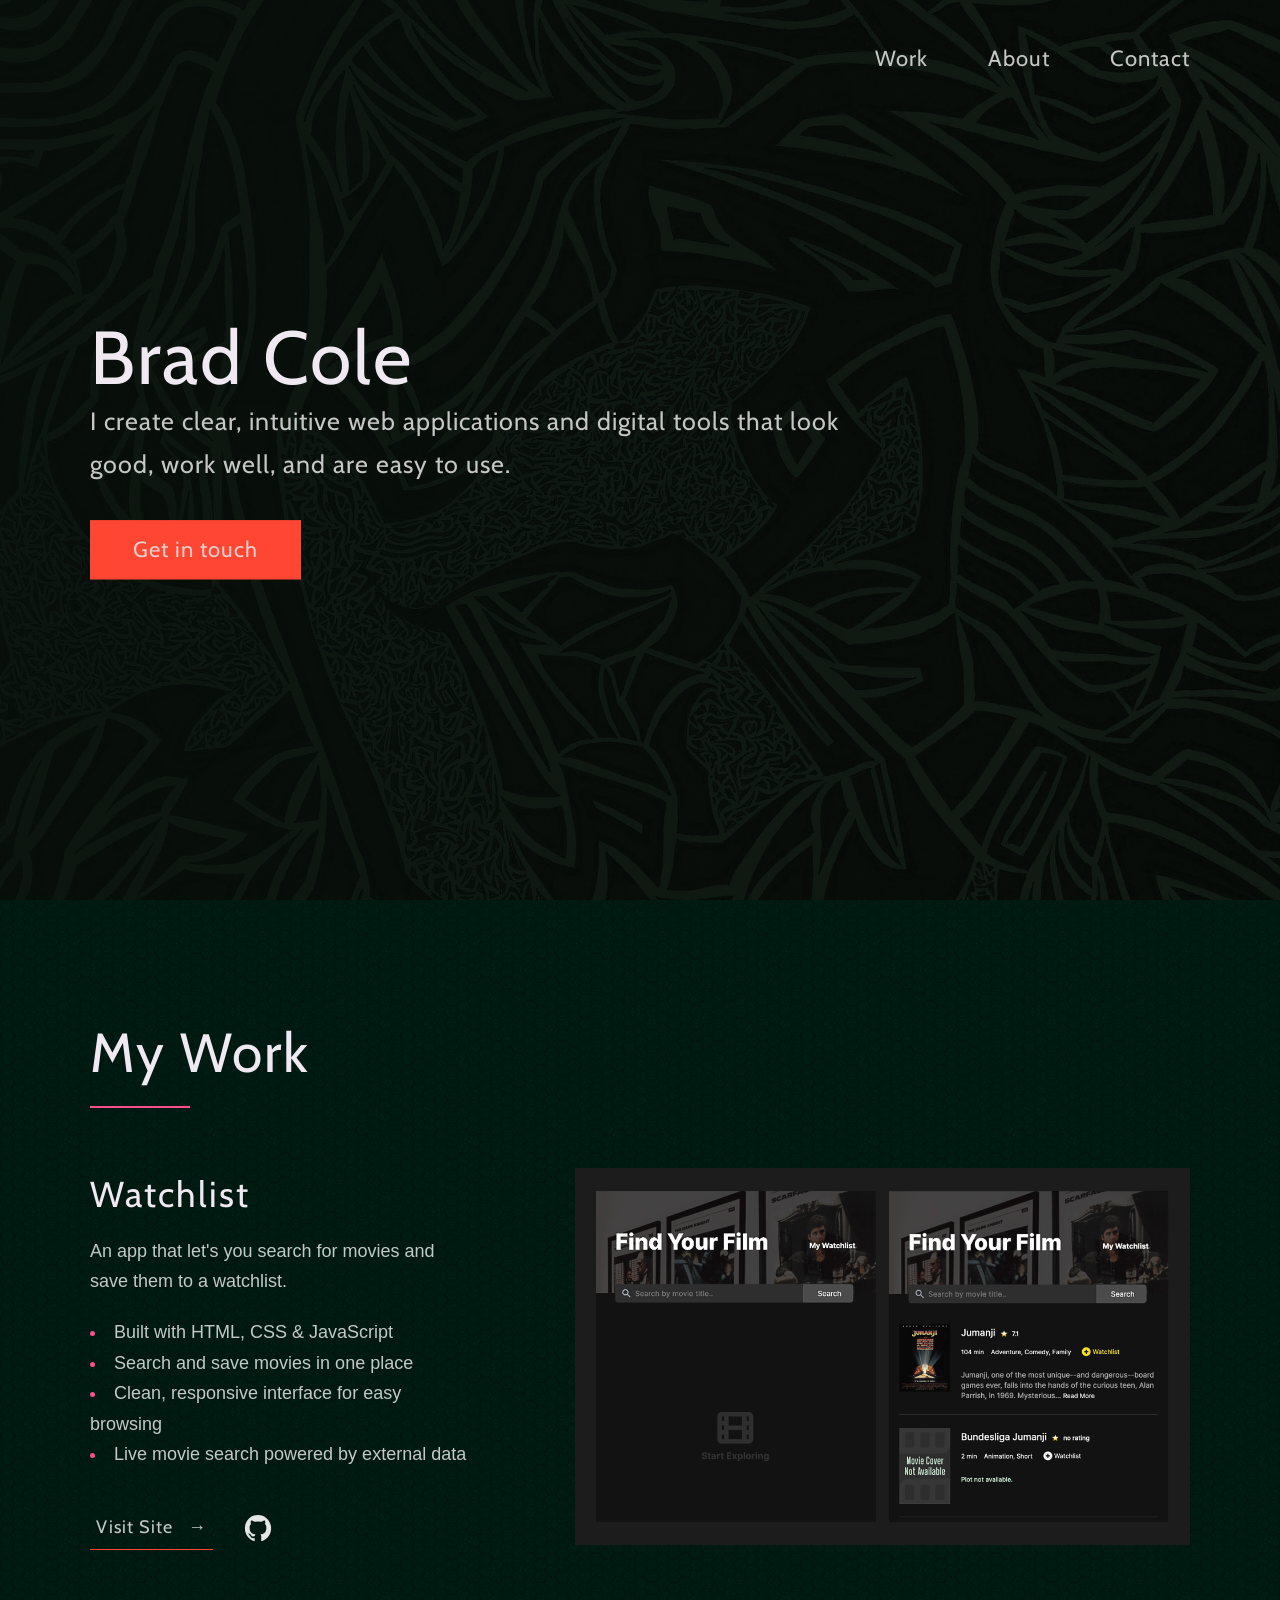
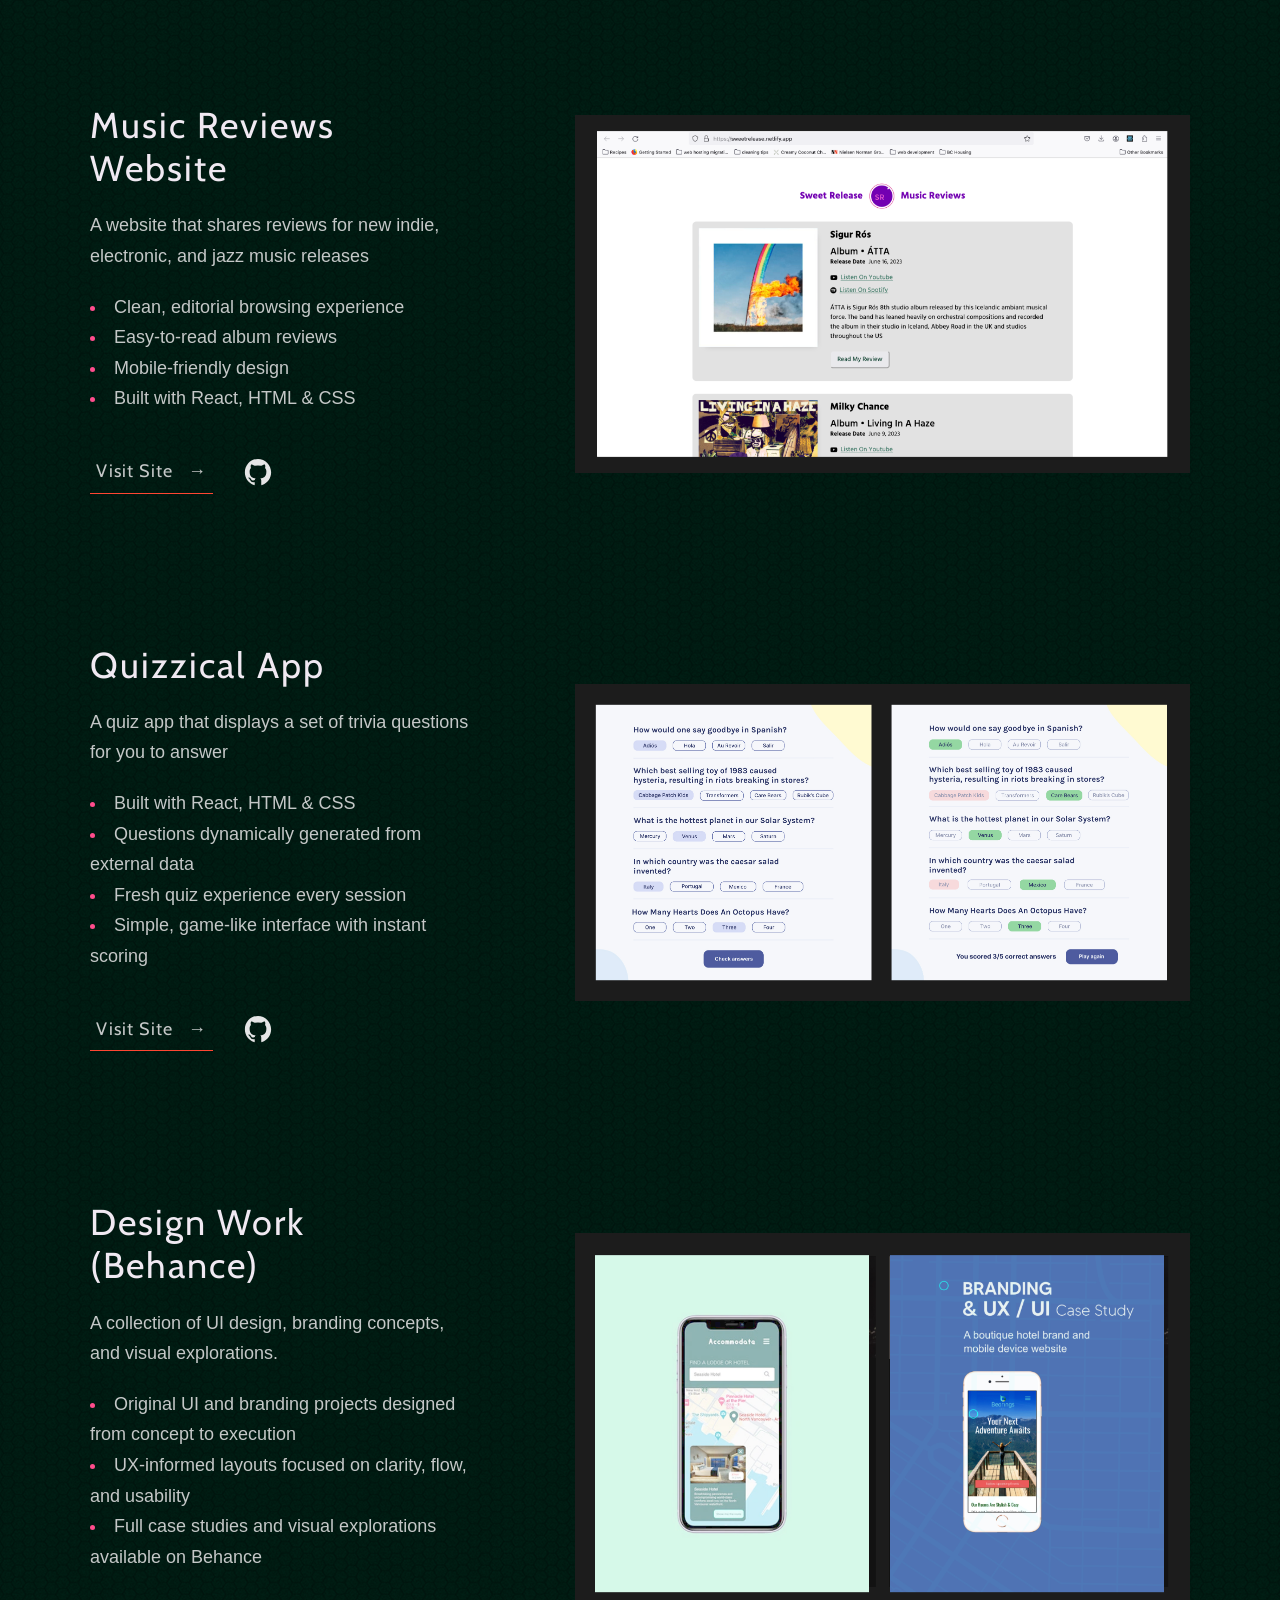
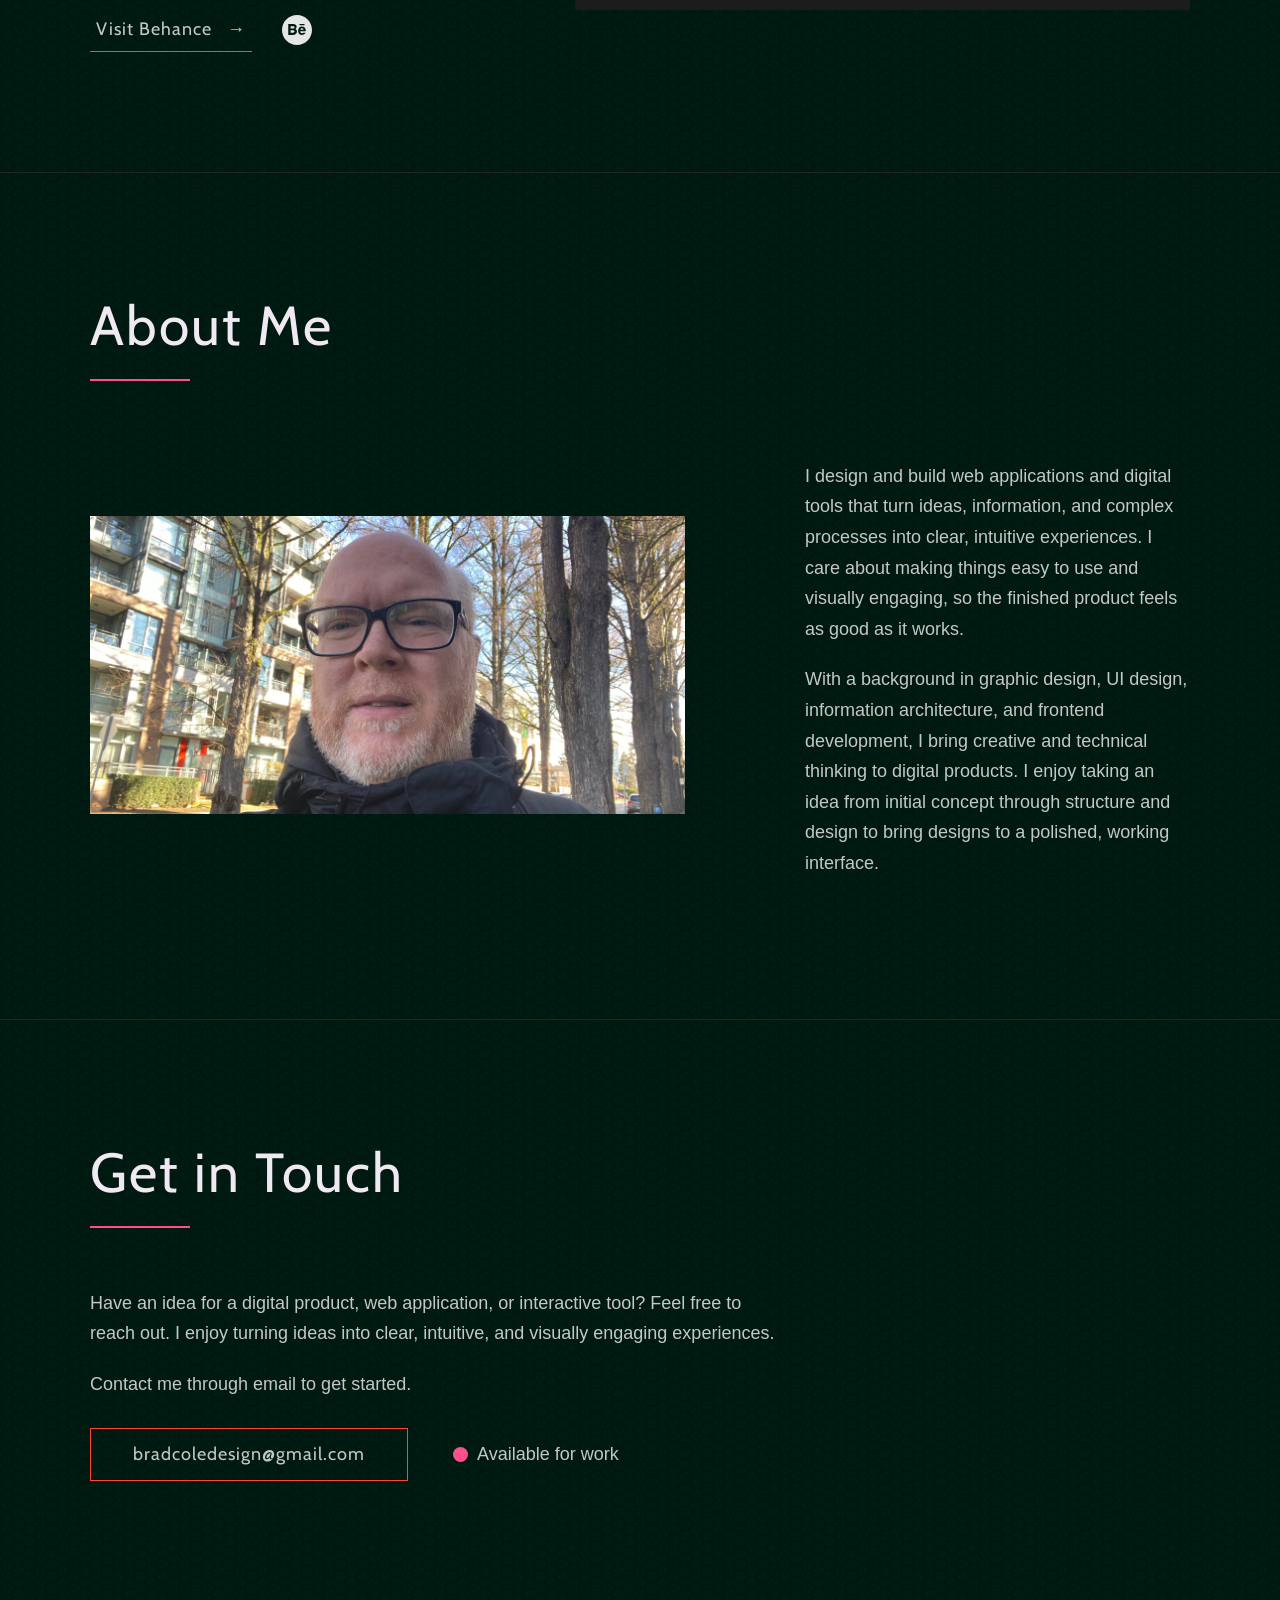
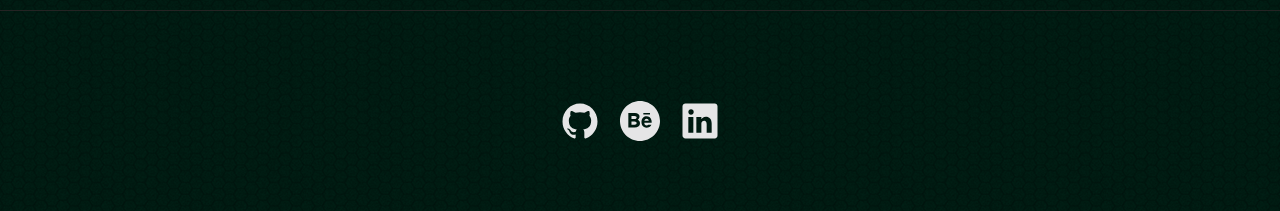
==== commit 44d9fdd3: "Update index.html minor text change to help text sit better in the layout" ====
--- a/index.html
+++ b/index.html
@@ -267,8 +267,8 @@
                 With a background in graphic design, UI design, information
                 architecture, and frontend development, I bring creative and
                 technical thinking to digital products. I enjoy taking an idea
-                from initial concept through structure and design to a polished,
-                working interface.
+                from initial concept through structure and design to bring
+                designs to a polished, working interface.
               </p>
             </div>
 
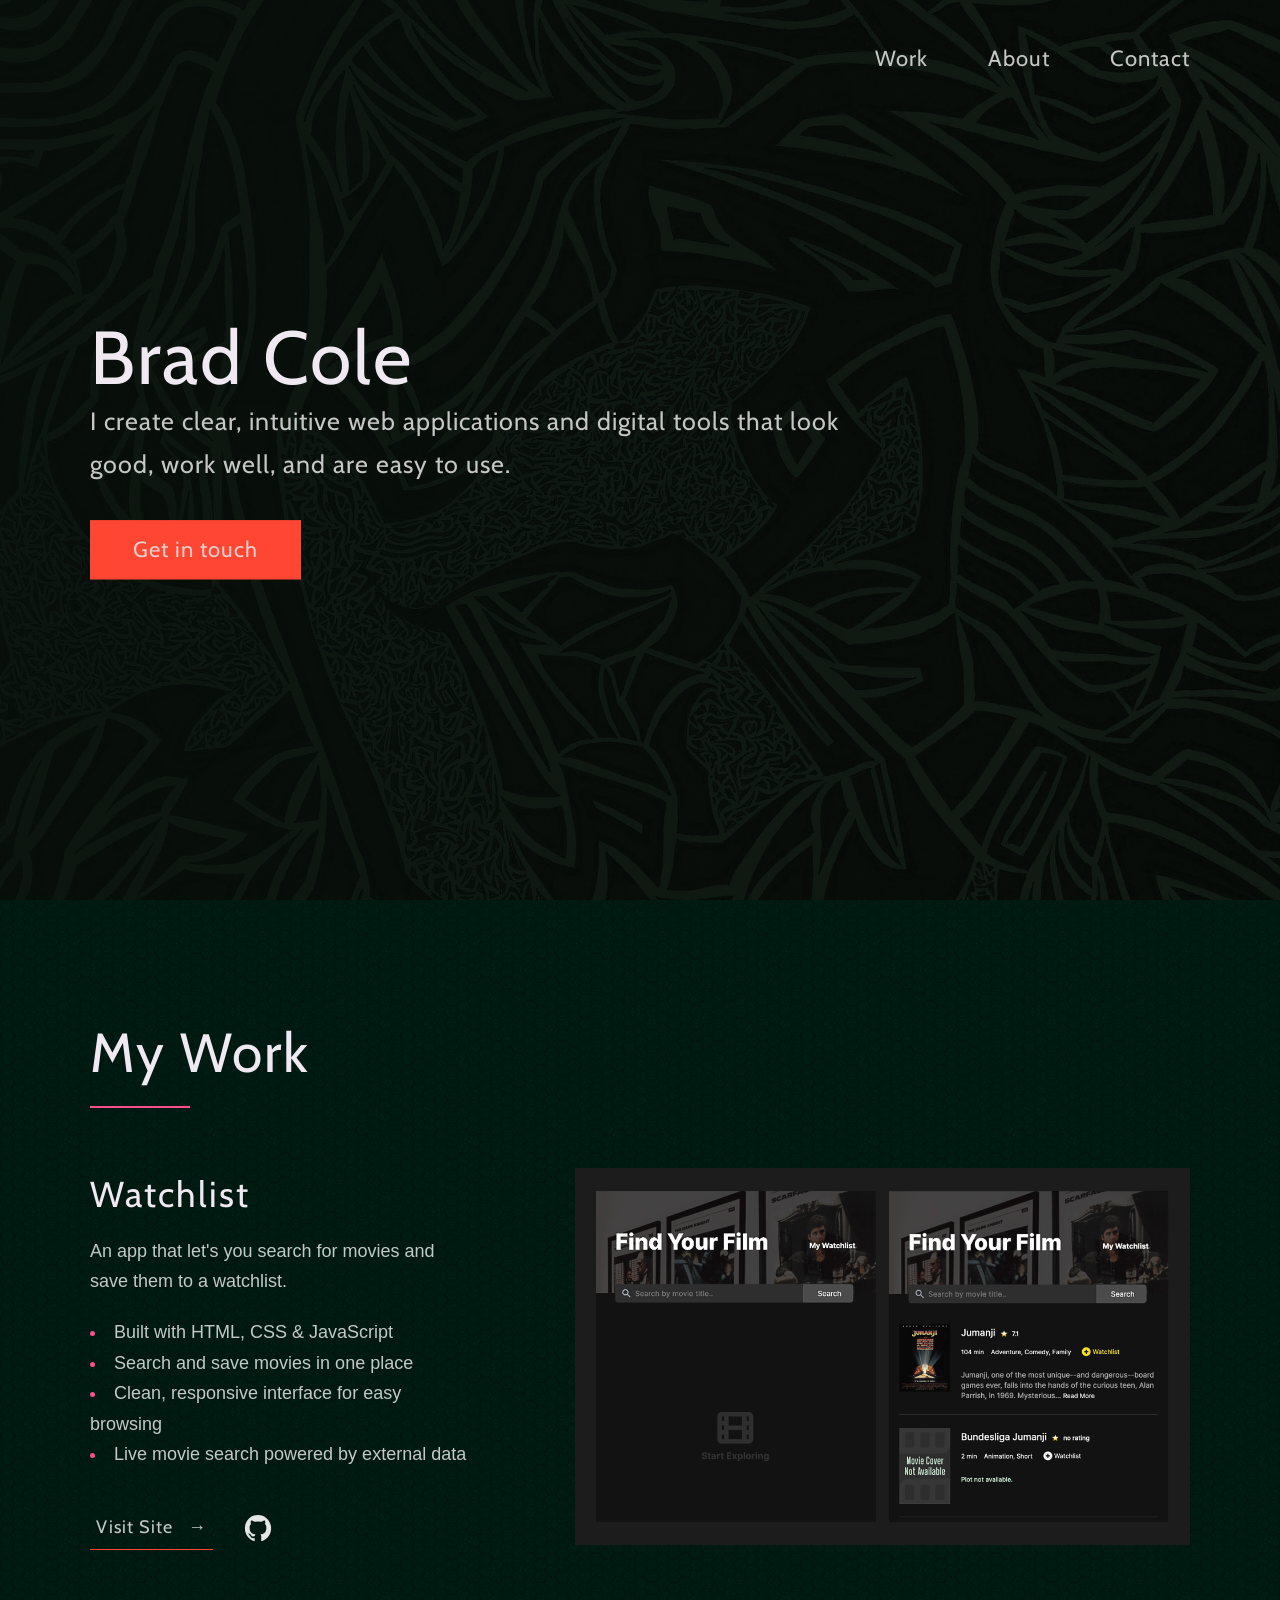
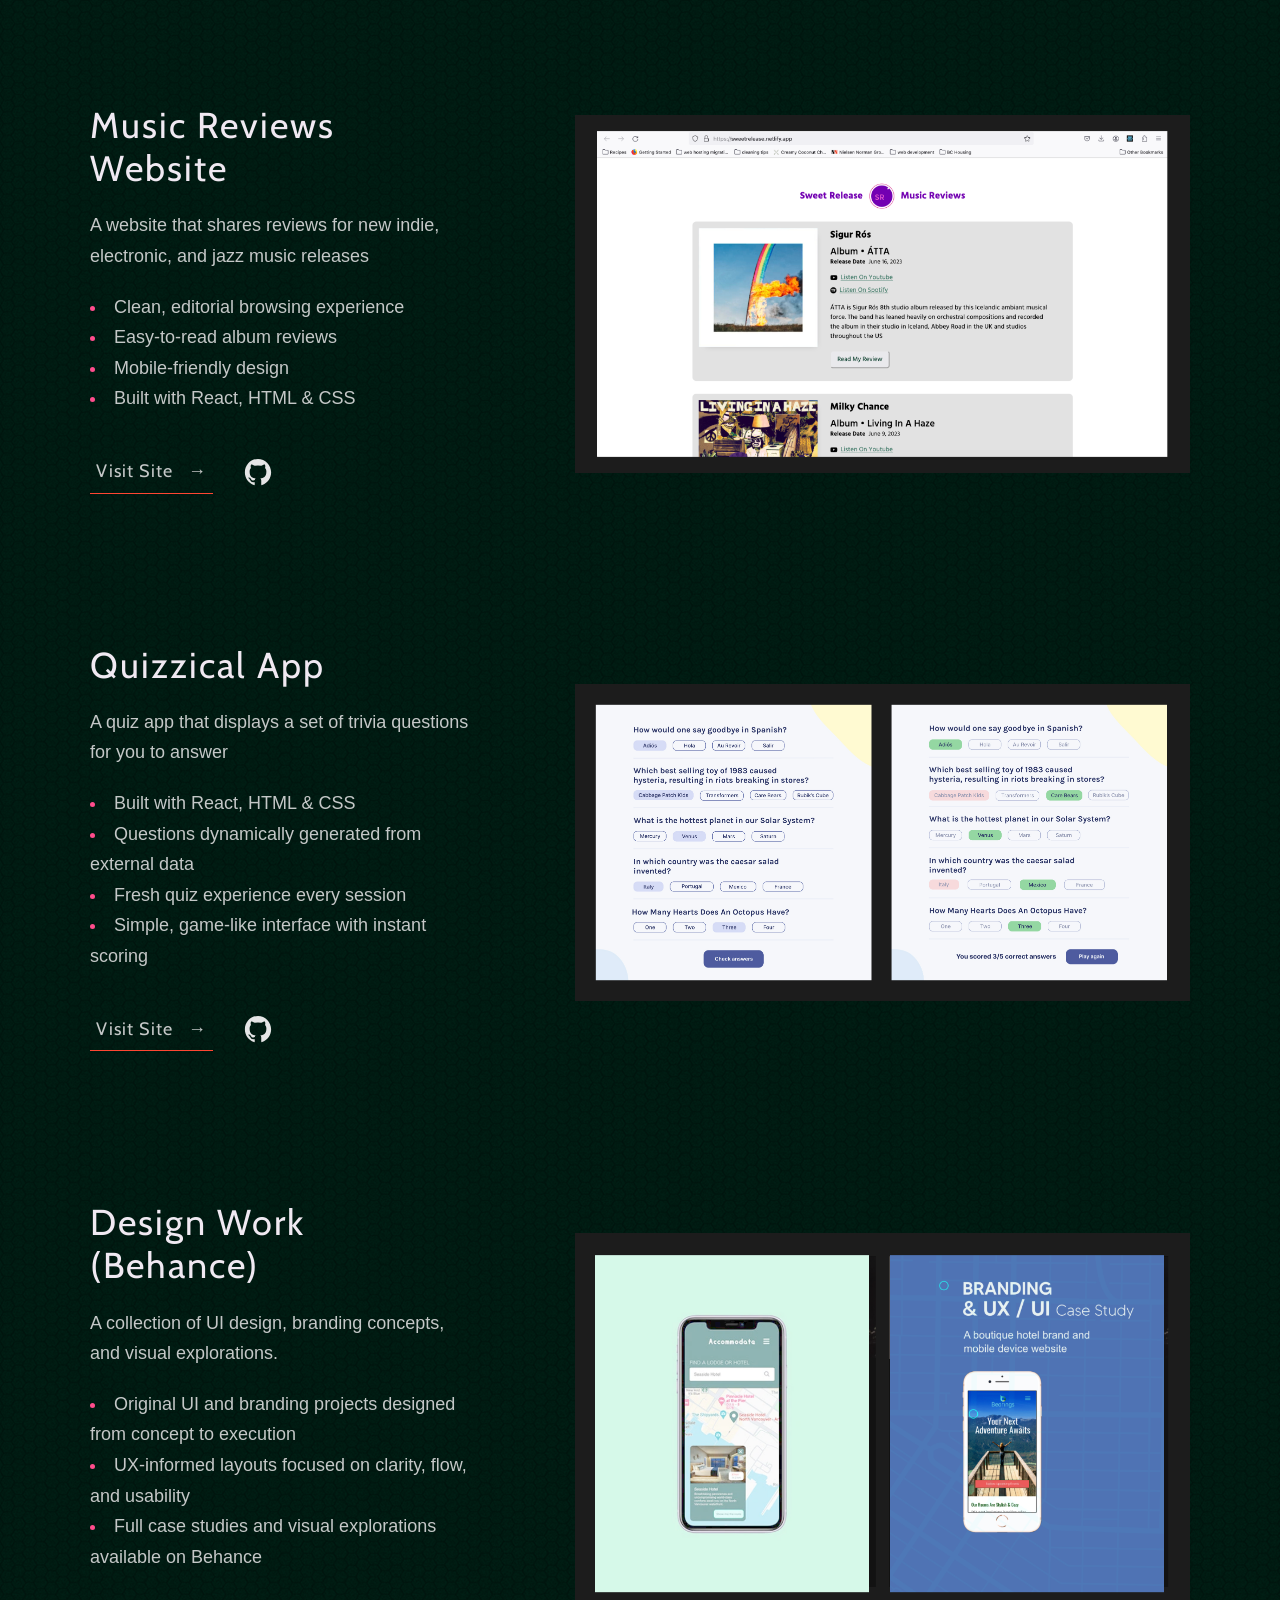
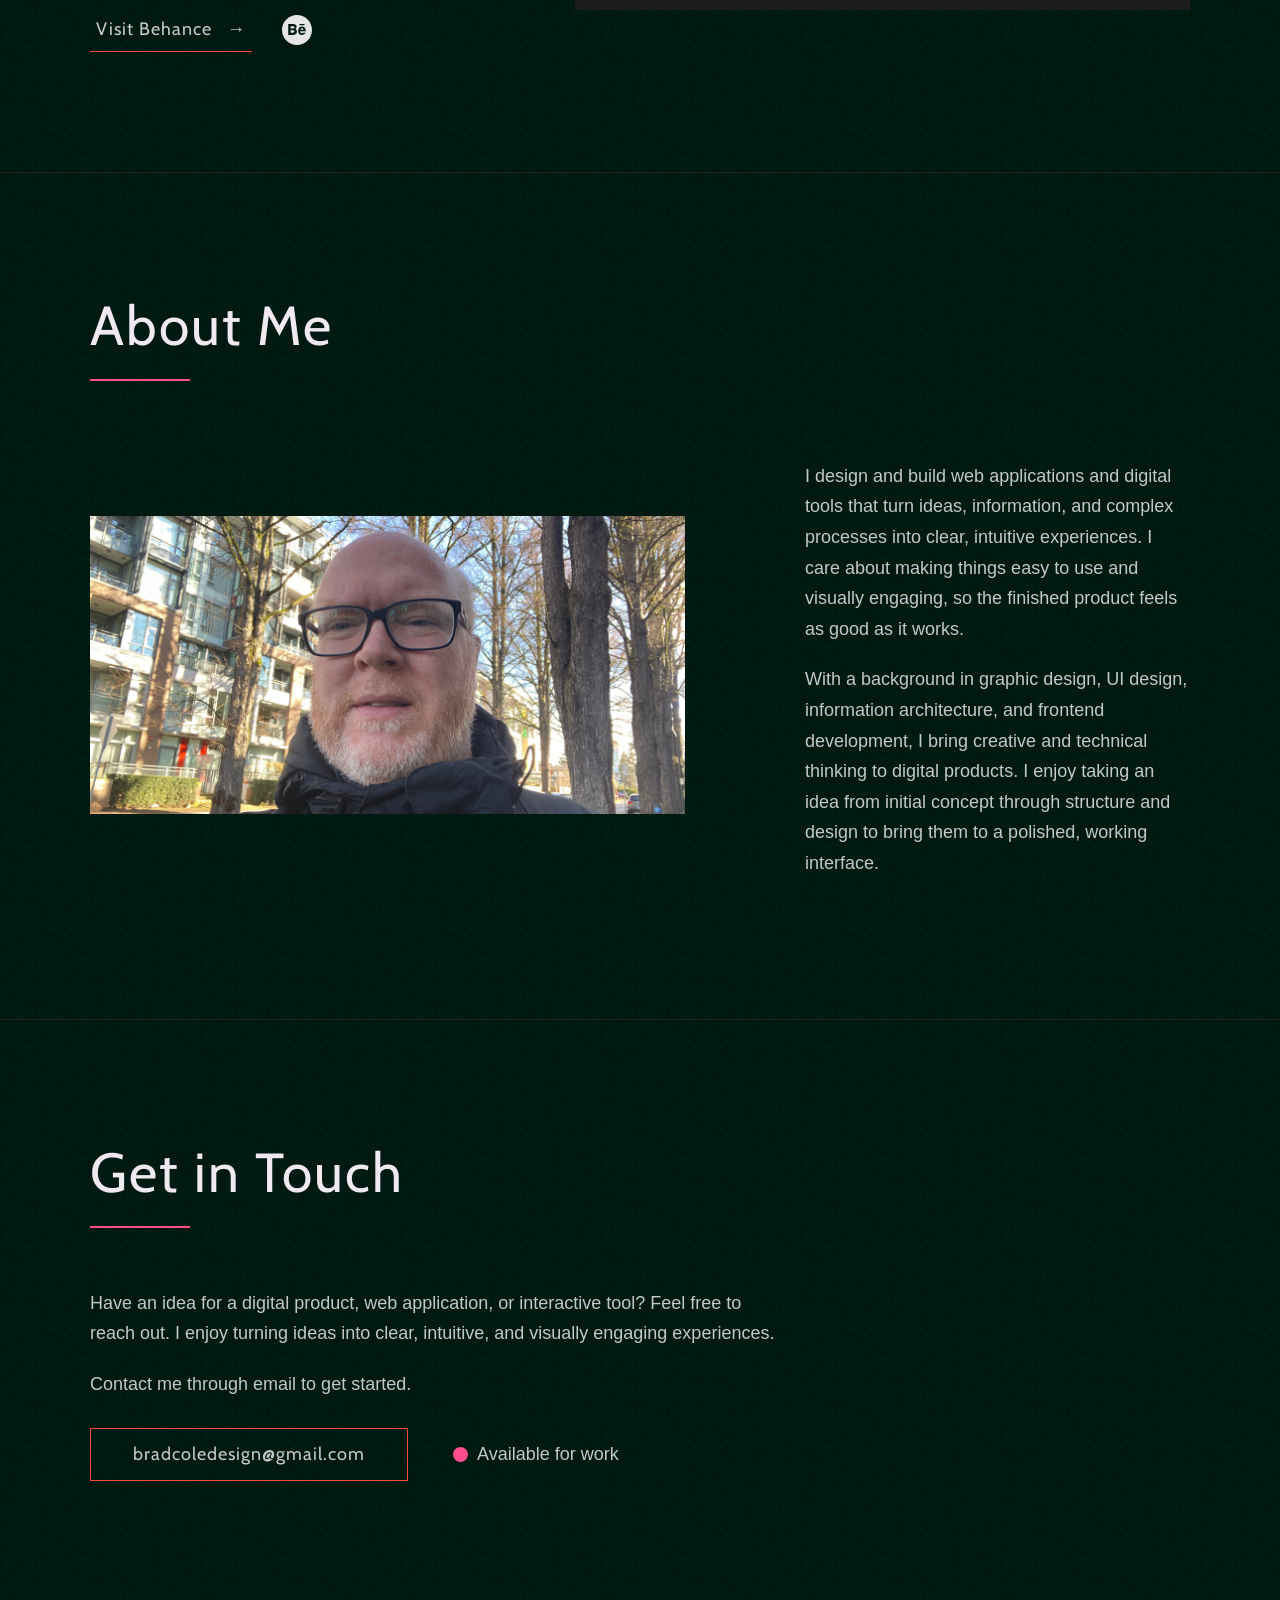
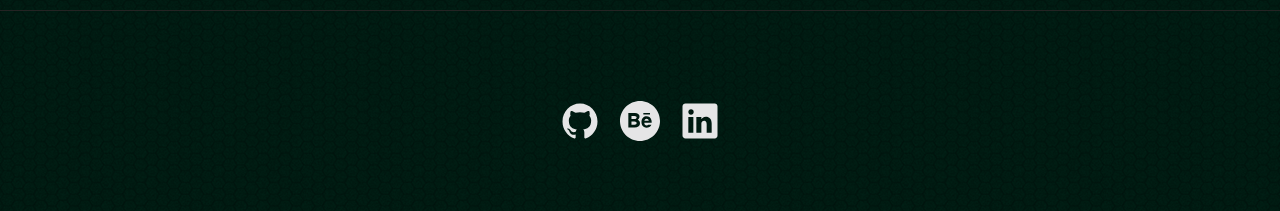
==== commit 77e155ca: "Update index.html" ====
--- a/index.html
+++ b/index.html
@@ -267,8 +267,8 @@
                 With a background in graphic design, UI design, information
                 architecture, and frontend development, I bring creative and
                 technical thinking to digital products. I enjoy taking an idea
-                from initial concept through structure and design to bring
-                designs to a polished, working interface.
+                from initial concept through structure and design to bring them
+                to a polished, working interface.
               </p>
             </div>
 
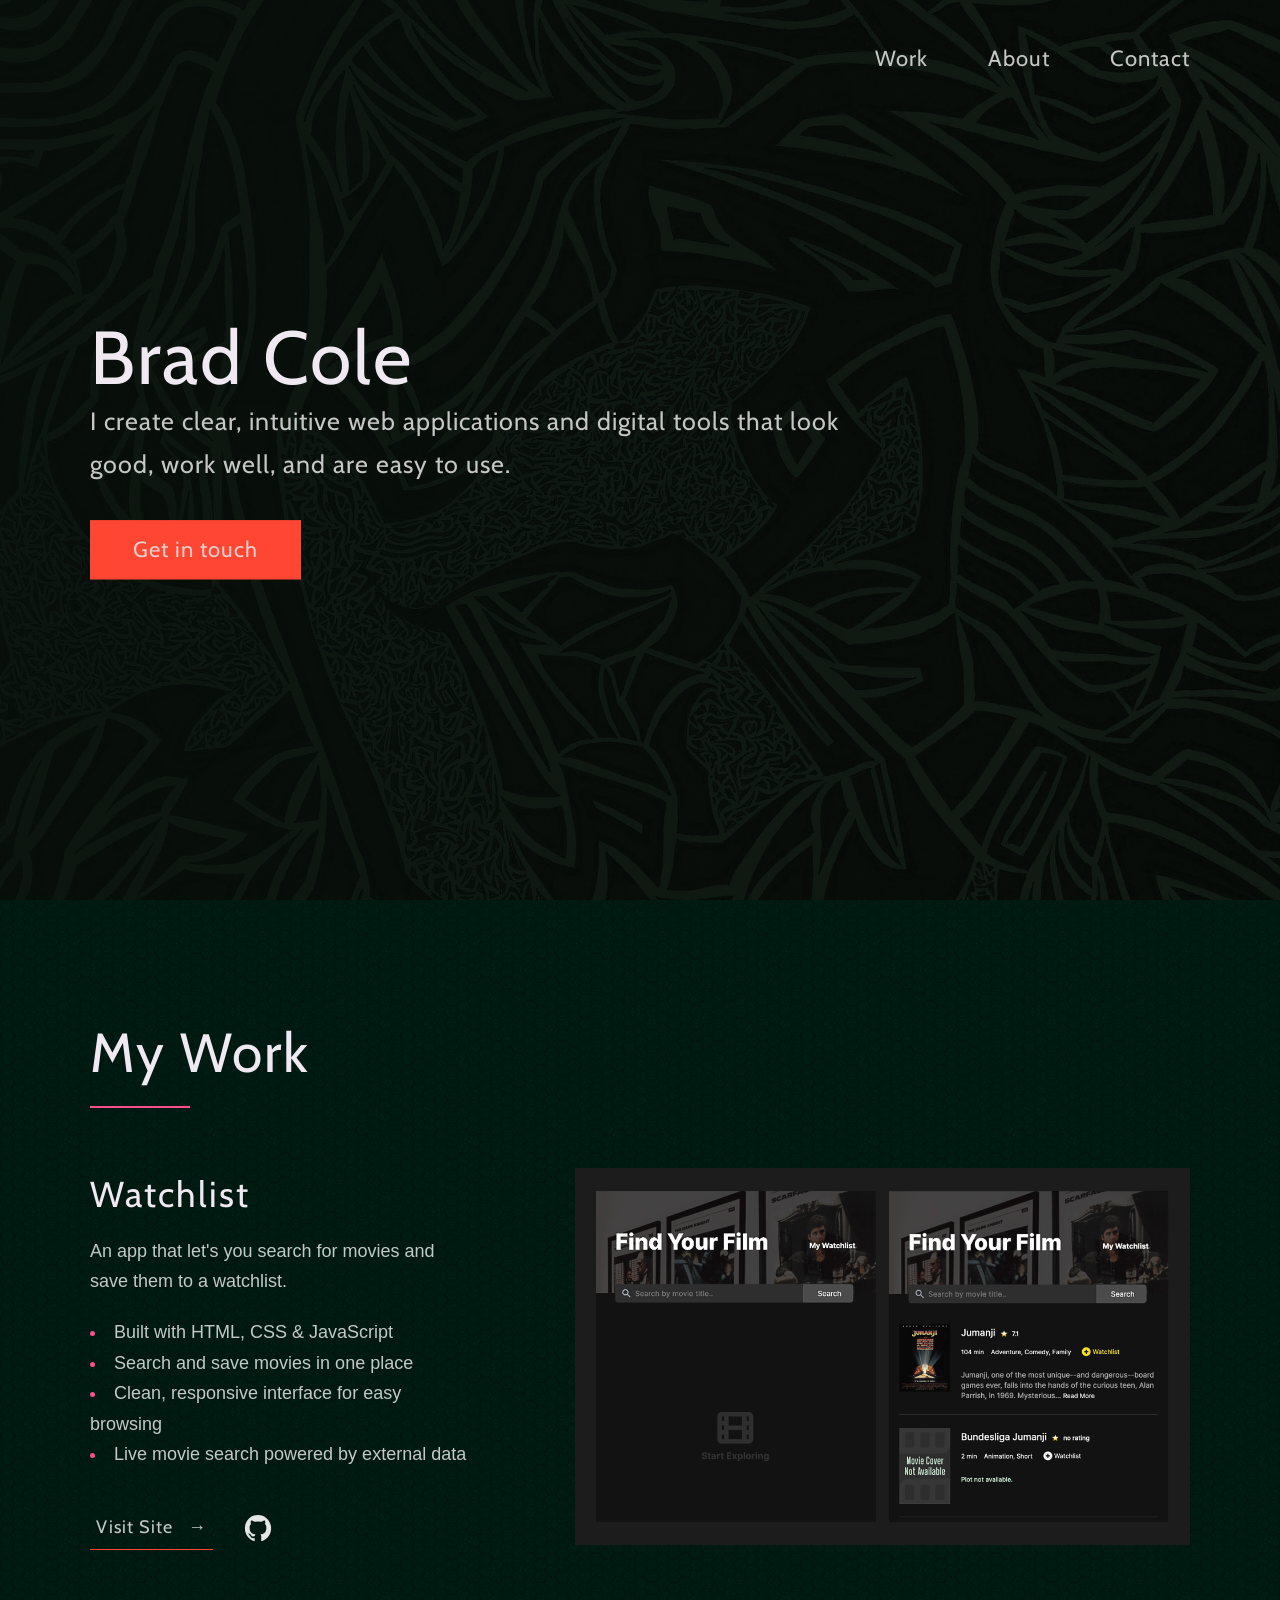
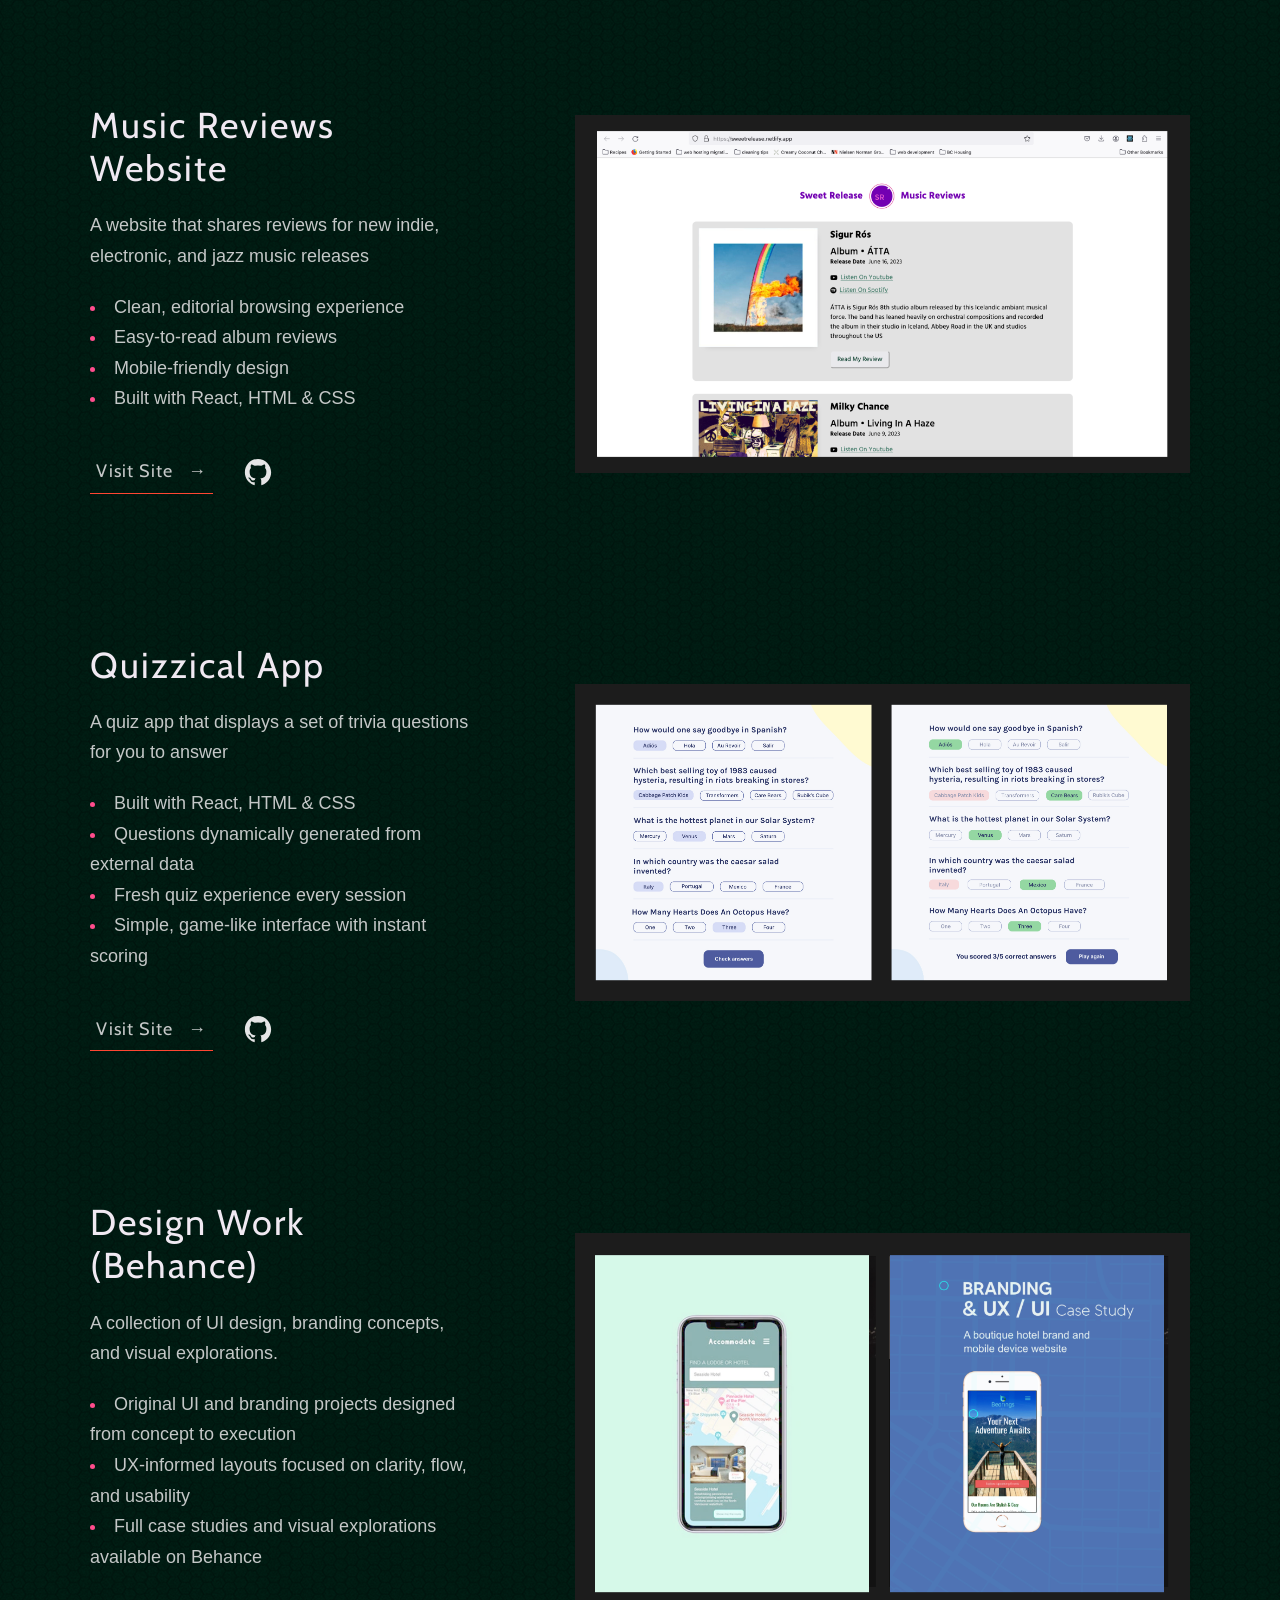
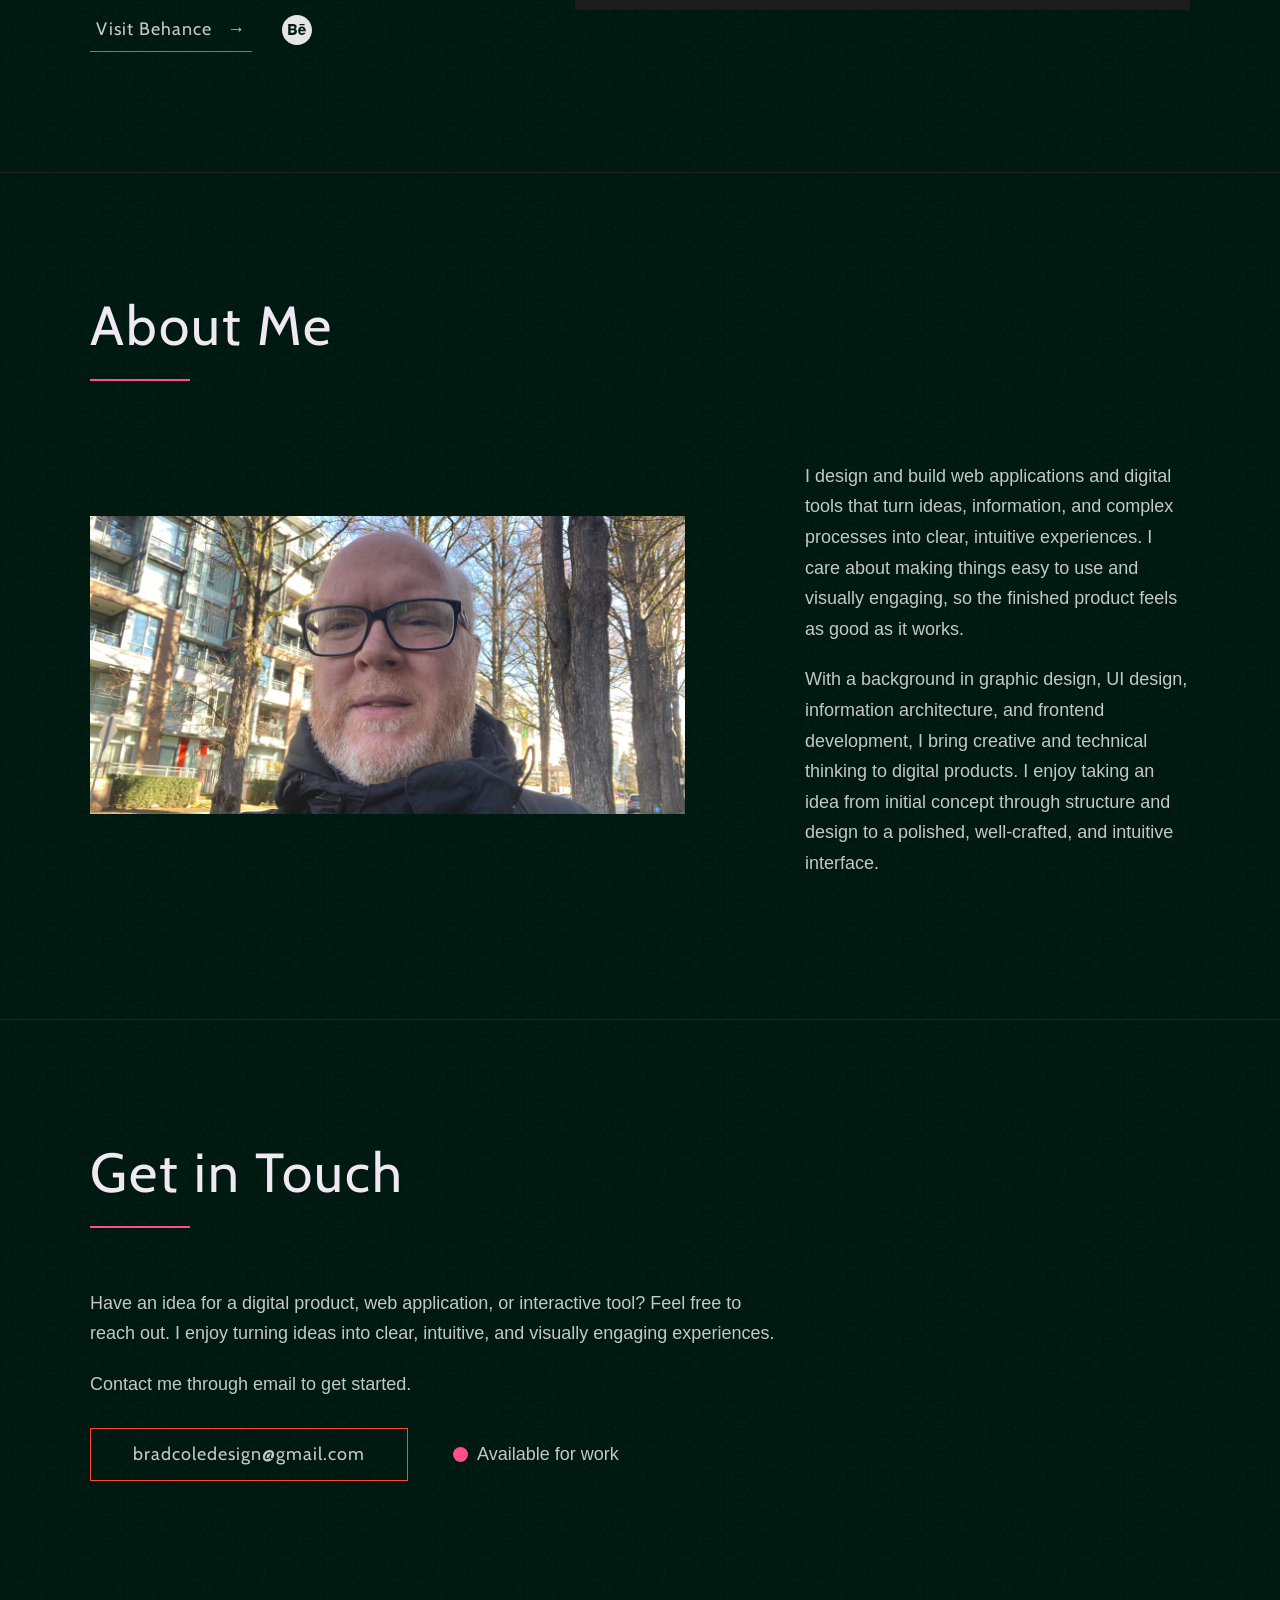
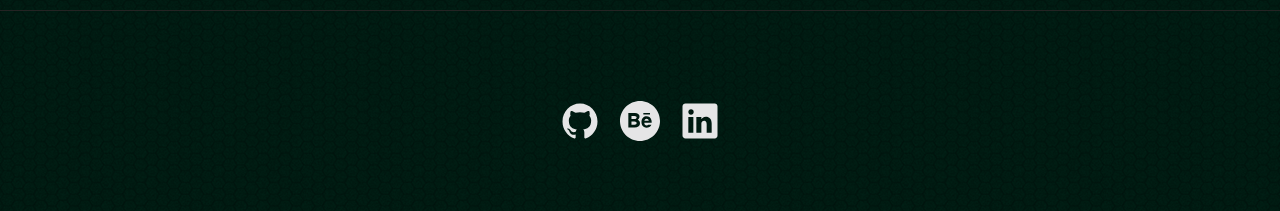
==== commit b5f61b76: "Update index.html adjusting the wording to more accurately reflect what I do" ====
--- a/index.html
+++ b/index.html
@@ -267,8 +267,8 @@
                 With a background in graphic design, UI design, information
                 architecture, and frontend development, I bring creative and
                 technical thinking to digital products. I enjoy taking an idea
-                from initial concept through structure and design to bring them
-                to a polished, working interface.
+                from initial concept through structure and design to a polished,
+                well-crafted, and intuitive interface.
               </p>
             </div>
 
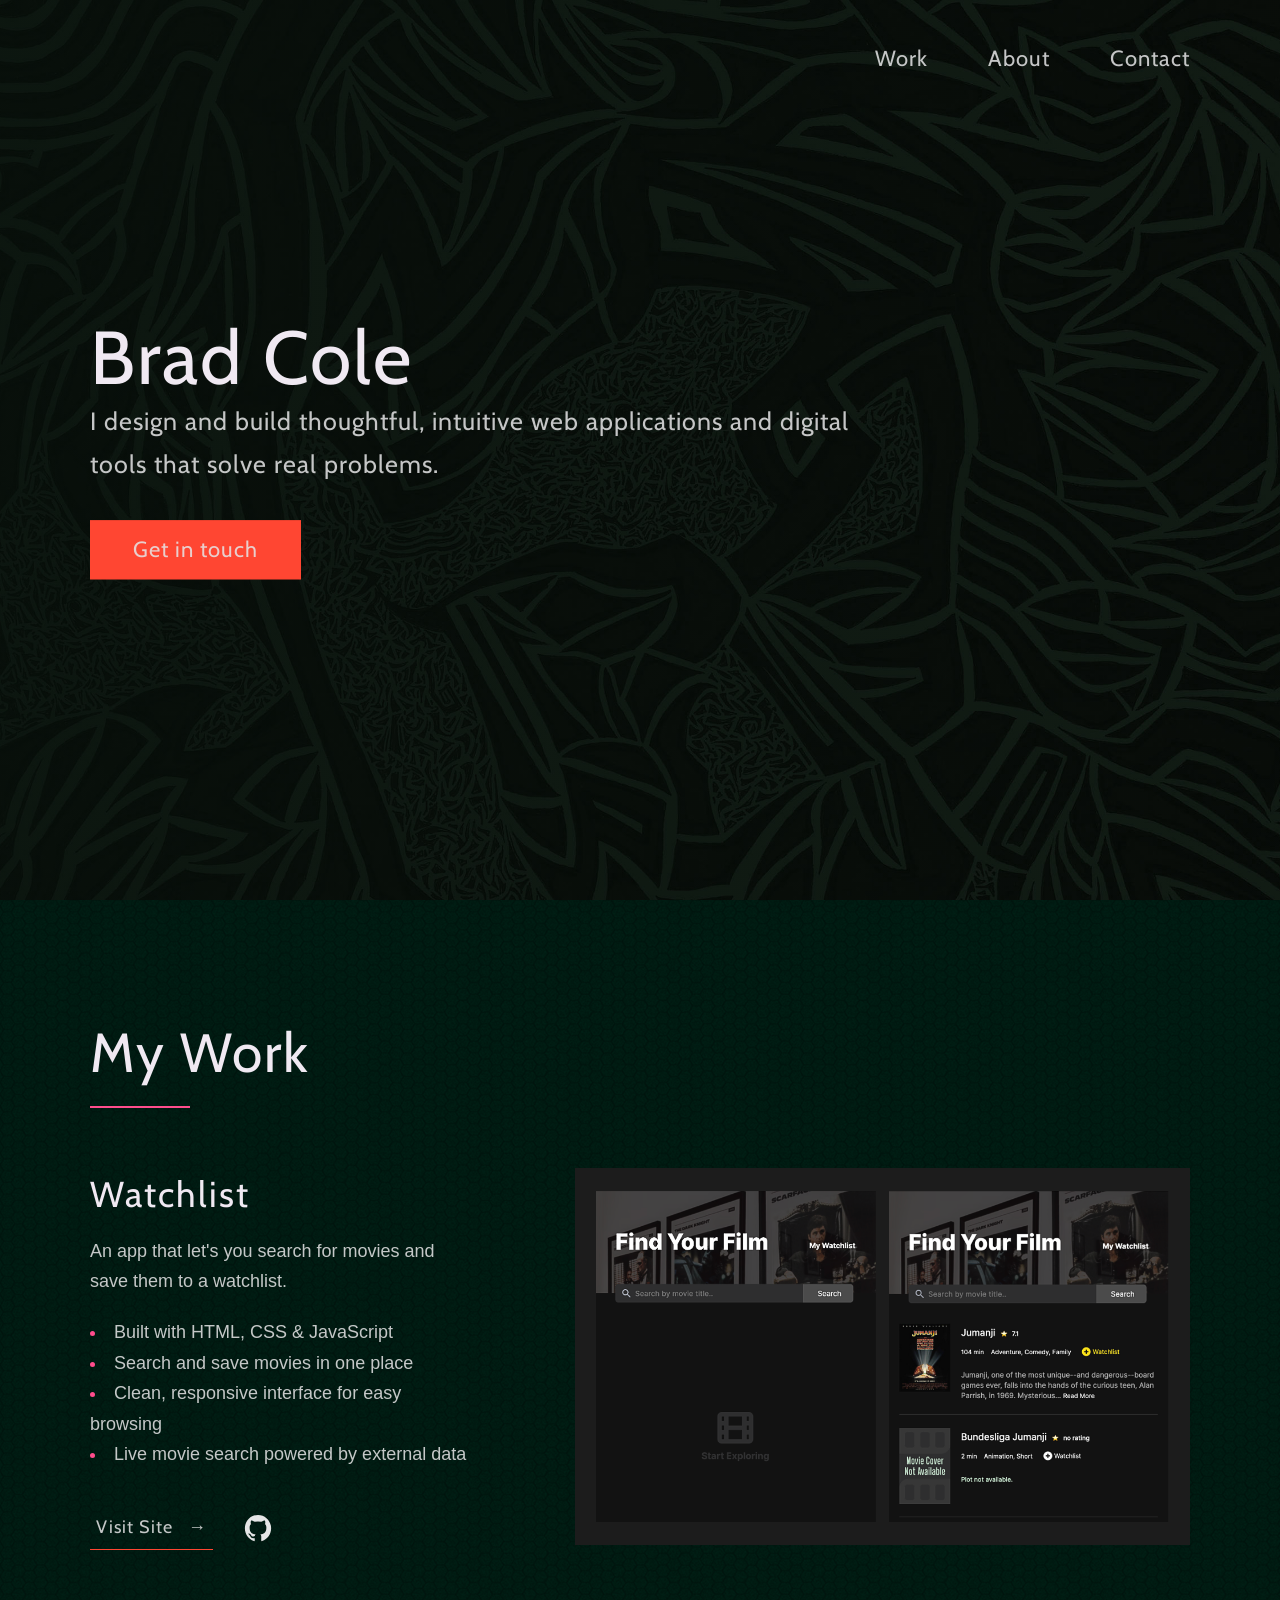
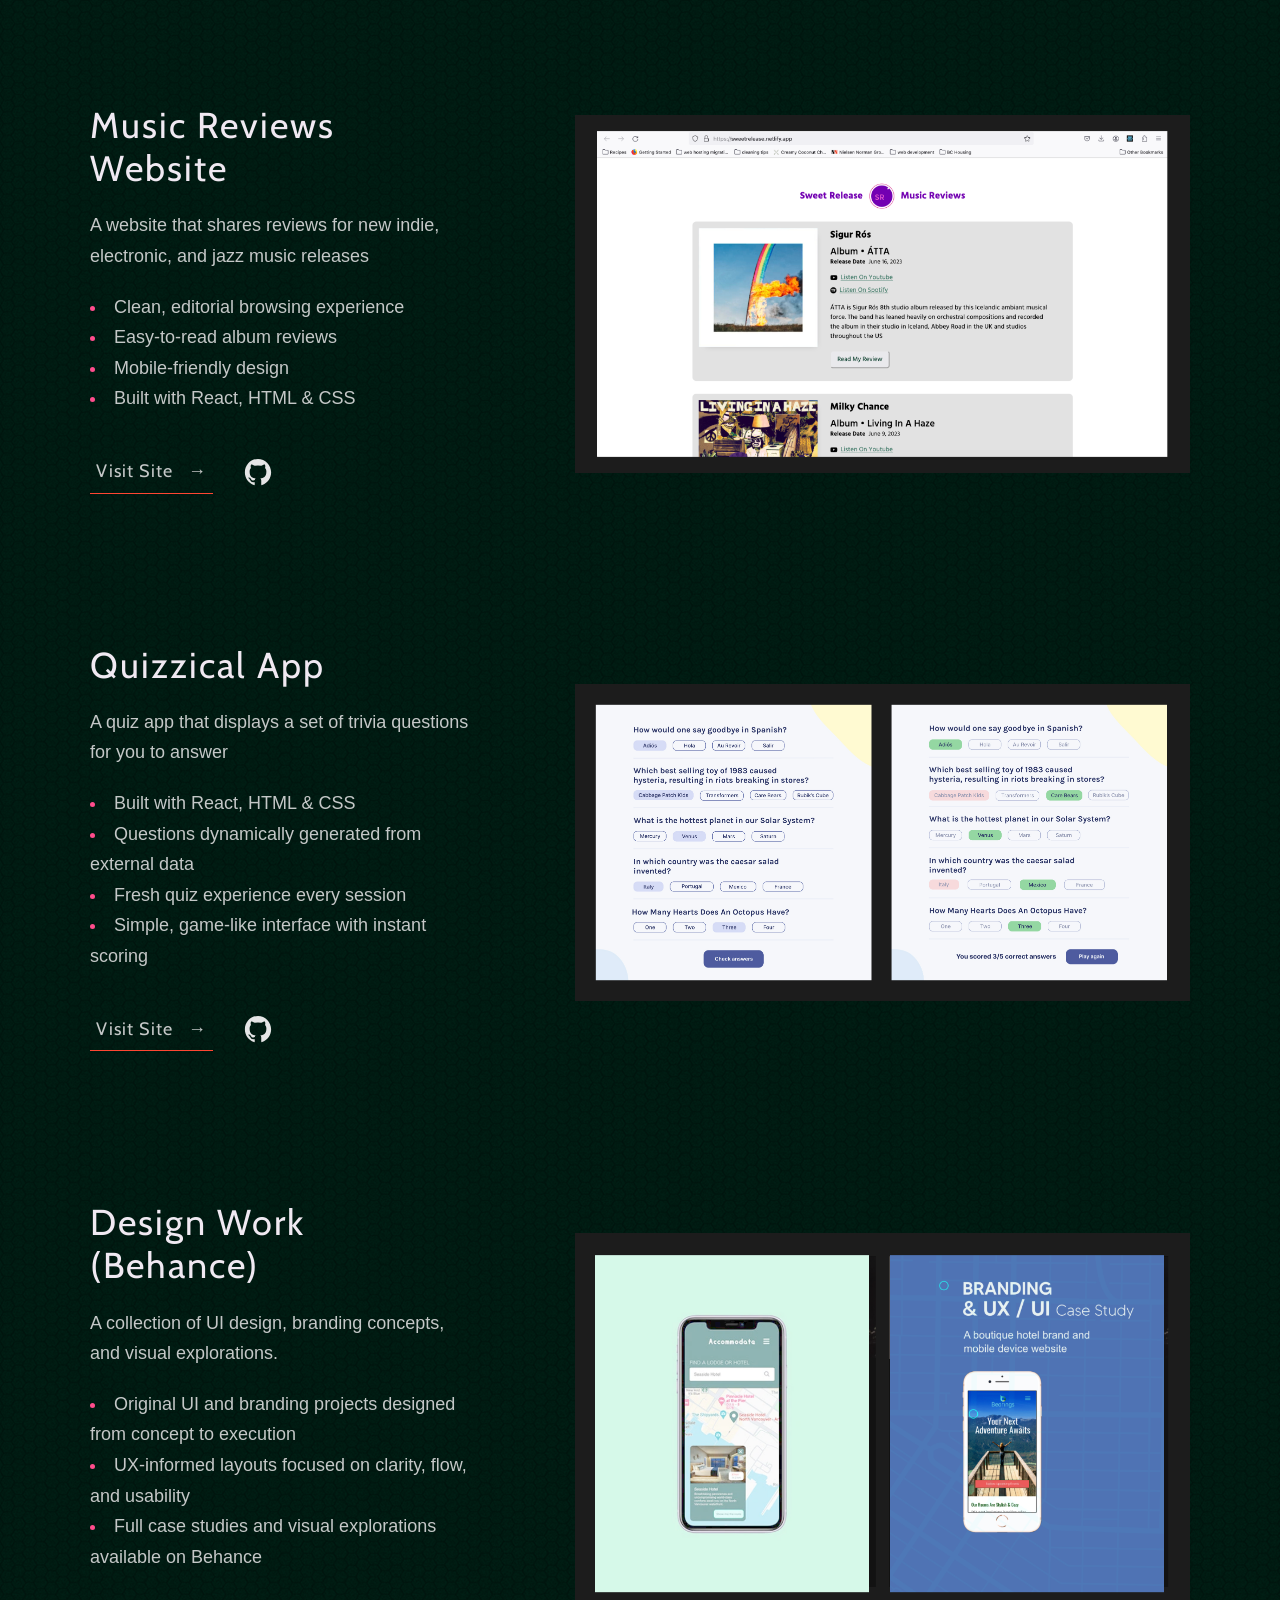
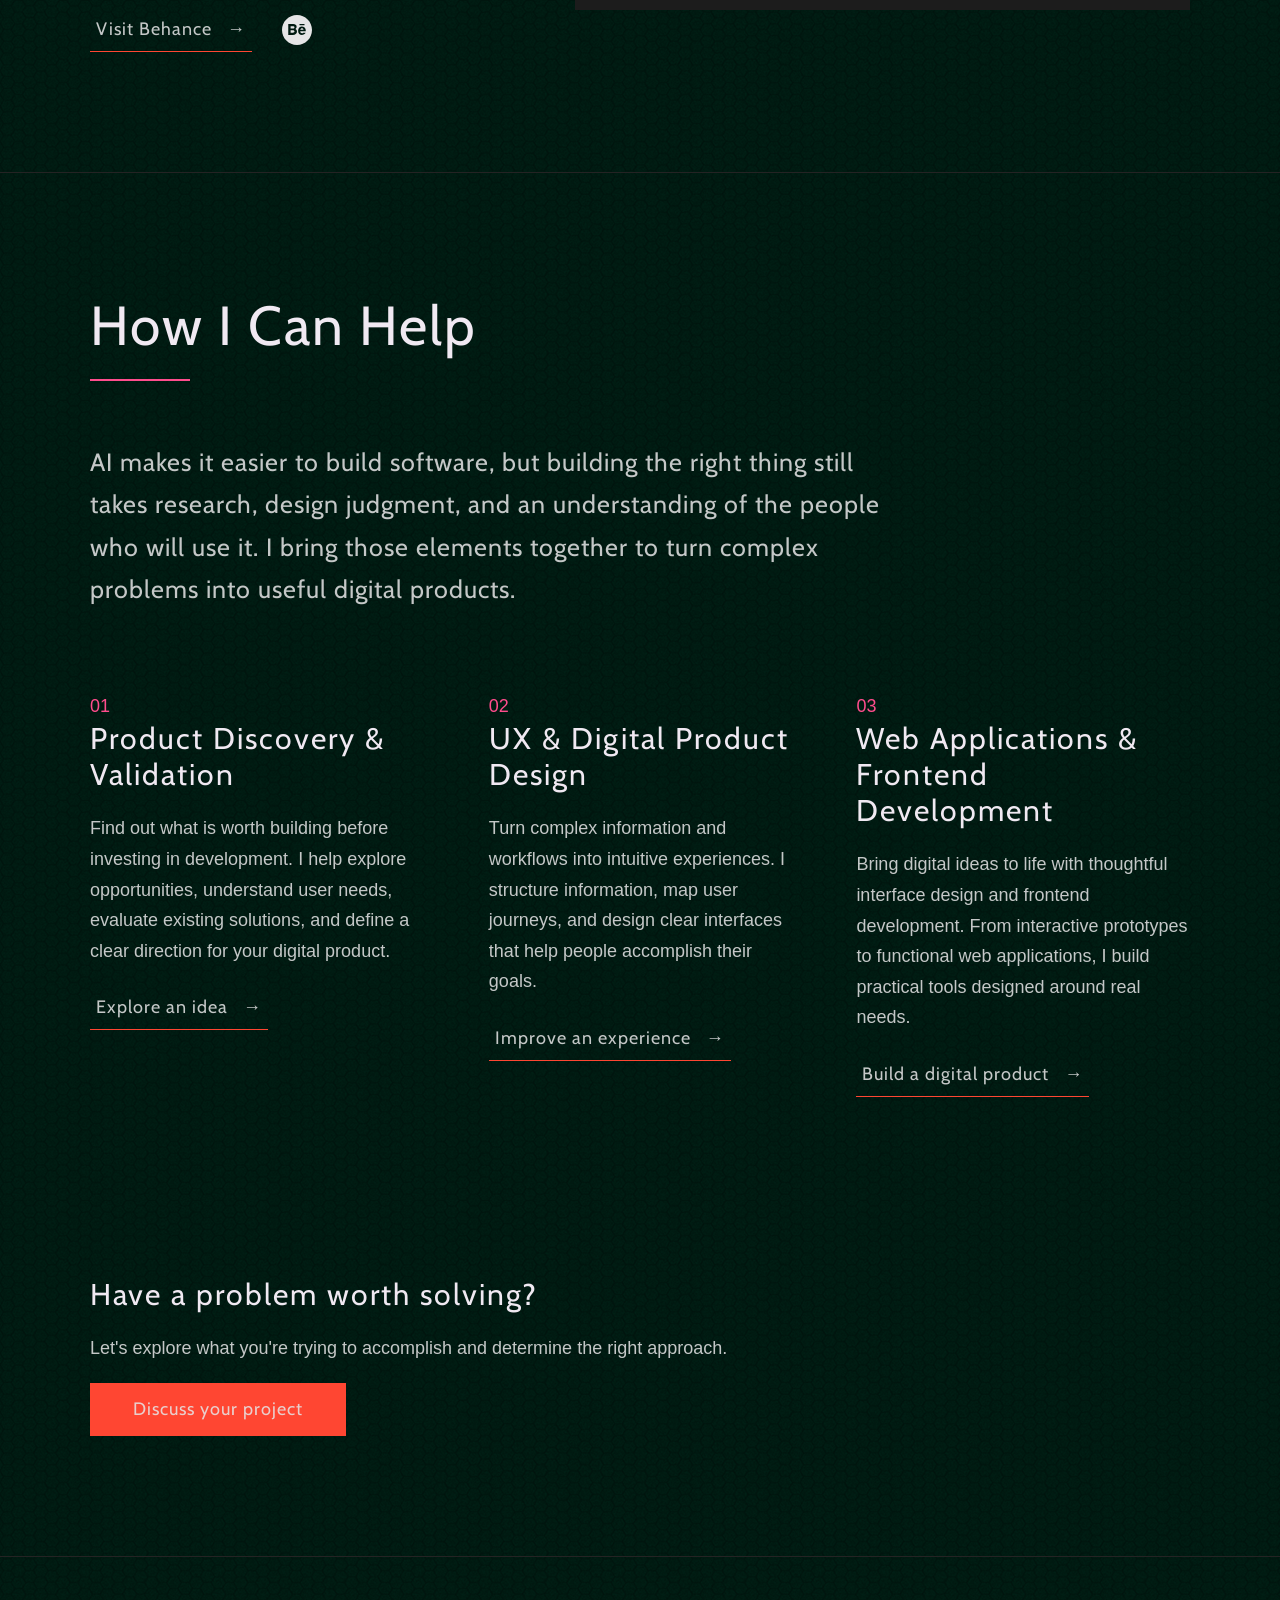
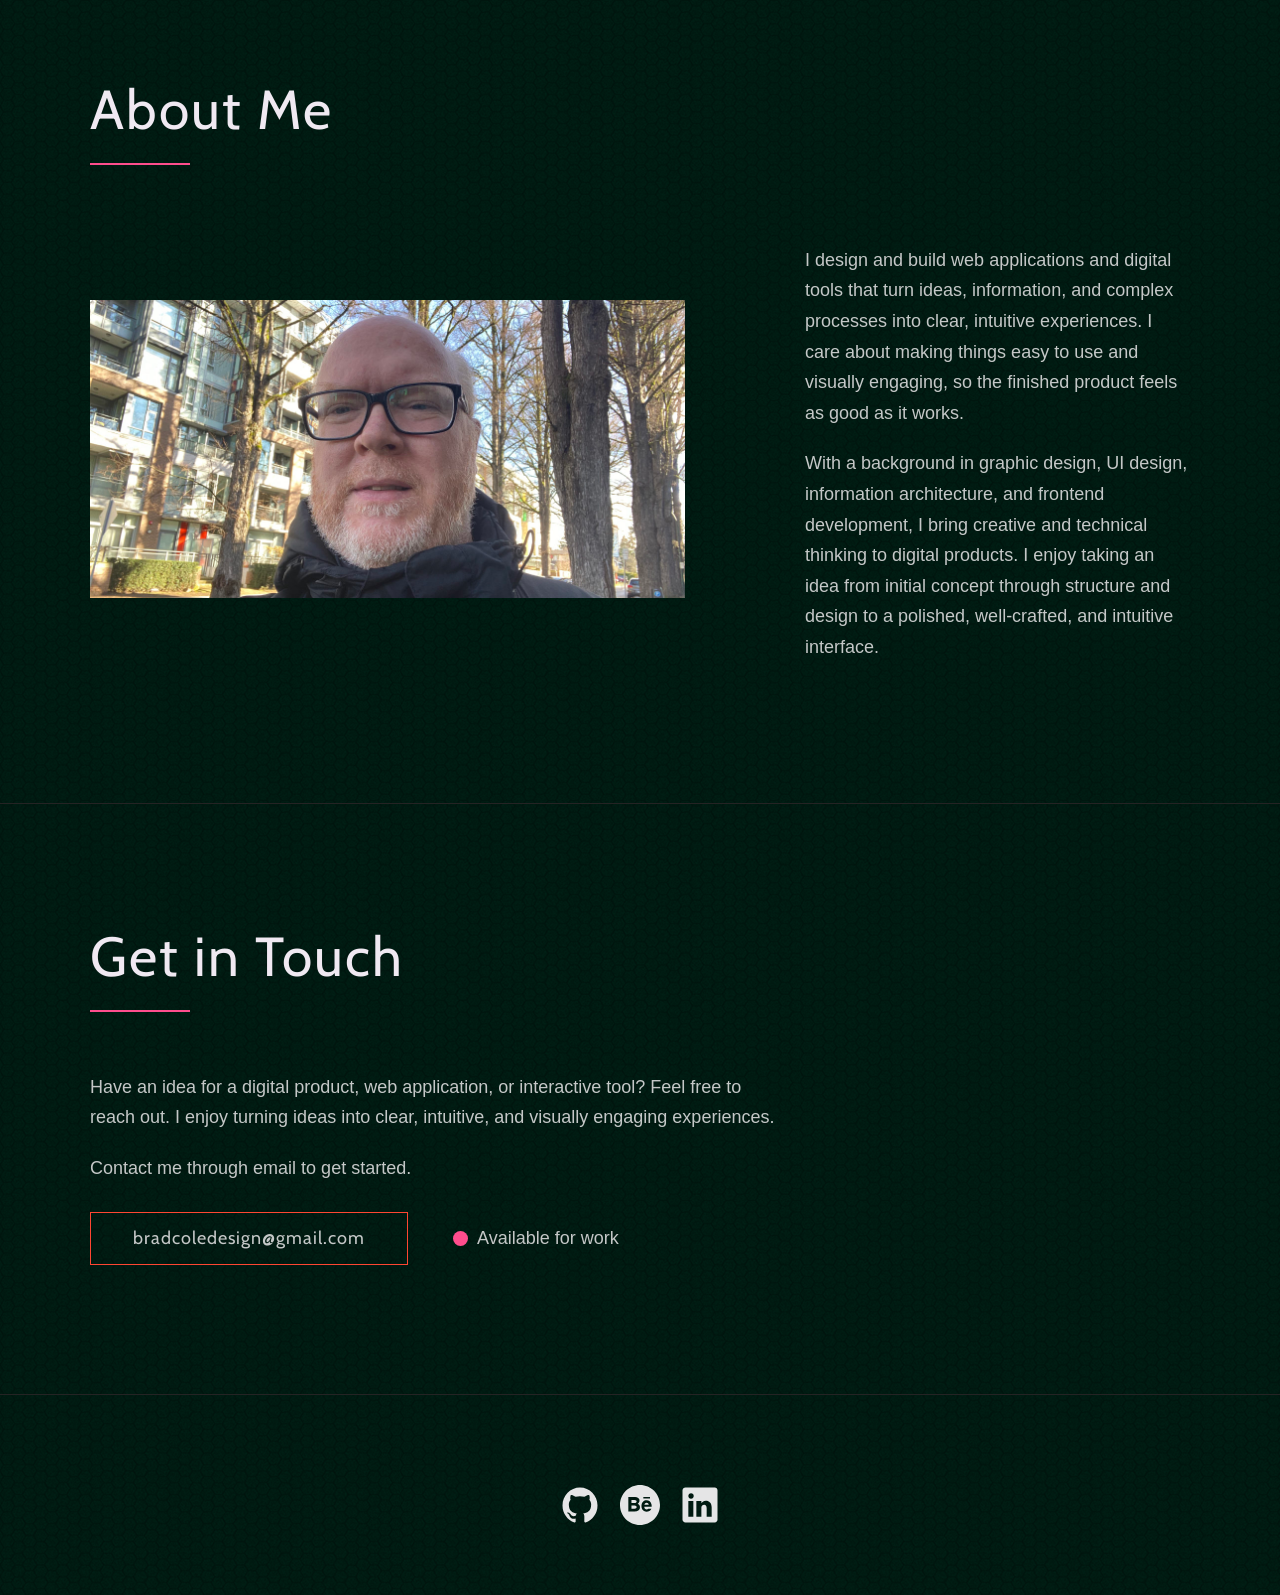
==== commit e89bfa4b: "Added services section adding services section" ====
--- a/index.html
+++ b/index.html
@@ -13,7 +13,10 @@
     <title>
       Brad Cole | Front-End Developer & UI Designer based in Vancouver, CA
     </title>
-    <meta name="description" content="Add small description of yourslef." />
+    <meta
+      name="description"
+      content="I design intuitive web applications and digital products, combining UX strategy, thoughtful interface design, and frontend development to solve real problems."
+    />
     <meta
       name="keywords"
       content="Brad Cole, Frontend Developer, HTML, CSS, JavaScript, UI Design, Typography, Wireframing"
@@ -46,8 +49,8 @@
             <span>Brad Cole</span>
           </h1>
           <p>
-            I create clear, intuitive web applications and digital tools that
-            look good, work well, and are easy to use.
+            I design and build thoughtful, intuitive web applications and
+            digital tools that solve real problems.
           </p>
           <a href="#contact" class="btn btn--pink">Get in touch</a>
         </div>
@@ -89,7 +92,7 @@
                       target="_blank"
                     >
                       <img
-                        src="./images/github.svg"
+                        src="./public/images/github.svg"
                         class="work__code"
                         alt="GitHub"
                       />
@@ -99,7 +102,7 @@
                 <a href="https://bradswatchlist.netlify.app/" target="_blank">
                   <div class="work__image-box">
                     <img
-                      src="./images/watchlist.png"
+                      src="./public/images/watchlist.png"
                       class="work__image"
                       alt="Project 1"
                     />
@@ -132,7 +135,7 @@
                     </a>
                     <a href="#">
                       <img
-                        src="./images/github.svg"
+                        src="./public/images/github.svg"
                         class="work__code"
                         title="View Source Code"
                         alt="GitHub"
@@ -143,7 +146,7 @@
                 <a href="https://sweetrelease.netlify.app/" target="_blank">
                   <div class="work__image-box">
                     <img
-                      src="./images/sweet-release.png"
+                      src="./public/images/sweet-release.png"
                       class="work__image"
                       alt="Project 1"
                     />
@@ -175,7 +178,7 @@
                     </a>
                     <a href="https://github.com/artwired/Quizzical">
                       <img
-                        src="./images/github.svg"
+                        src="./public/images/github.svg"
                         class="work__code"
                         title="View Source Code"
                         alt="GitHub"
@@ -186,7 +189,7 @@
                 <a href="https://bradsquizzical.netlify.app/" target="_blank">
                   <div class="work__image-box">
                     <img
-                      src="./images/quiz.jpg"
+                      src="./public/images/quiz.jpg"
                       class="work__image"
                       alt="Project 3"
                     />
@@ -226,7 +229,7 @@
                     </a>
                     <a href="https://www.behance.net/bradcoleart">
                       <img
-                        src="./images/behance-logo.svg"
+                        src="./public/images/behance-logo.svg"
                         class="work__code"
                         title="View Design Work Samples"
                         alt="Behance"
@@ -237,7 +240,7 @@
                 <a href="https://www.behance.net/bradcoleart" target="_blank">
                   <div class="work__image-box">
                     <img
-                      src="./images/behance-portfolio.png"
+                      src="./public/images/behance-portfolio.png"
                       class="work__image"
                       alt="Project 3"
                     />
@@ -249,6 +252,84 @@
         </div>
       </section>
 
+      <!-- ***** Services ***** -->
+
+      <section class="services" id="services">
+        <div class="row">
+          <h2>How I Can Help</h2>
+
+          <p class="services__intro">
+            AI makes it easier to build software, but building the right thing
+            still takes research, design judgment, and an understanding of the
+            people who will use it. I bring those elements together to turn
+            complex problems into useful digital products.
+          </p>
+
+          <div class="services__grid">
+            <!-- Service 1 -->
+            <article class="services__card">
+              <span class="services__number">01</span>
+
+              <h3>Product Discovery &amp; Validation</h3>
+
+              <p class="services__text">
+                Find out what is worth building before investing in development.
+                I help explore opportunities, understand user needs, evaluate
+                existing solutions, and define a clear direction for your
+                digital product.
+              </p>
+
+              <a href="#contact" class="link__text">
+                Explore an idea <span aria-hidden="true">&rarr;</span>
+              </a>
+            </article>
+
+            <!-- Service 2 -->
+            <article class="services__card">
+              <span class="services__number">02</span>
+
+              <h3>UX &amp; Digital Product Design</h3>
+
+              <p class="services__text">
+                Turn complex information and workflows into intuitive
+                experiences. I structure information, map user journeys, and
+                design clear interfaces that help people accomplish their goals.
+              </p>
+
+              <a href="#contact" class="link__text">
+                Improve an experience <span aria-hidden="true">&rarr;</span>
+              </a>
+            </article>
+
+            <!-- Service 3 -->
+            <article class="services__card">
+              <span class="services__number">03</span>
+
+              <h3>Web Applications &amp; Frontend Development</h3>
+
+              <p class="services__text">
+                Bring digital ideas to life with thoughtful interface design and
+                frontend development. From interactive prototypes to functional
+                web applications, I build practical tools designed around real
+                needs.
+              </p>
+
+              <a href="#contact" class="link__text">
+                Build a digital product <span aria-hidden="true">&rarr;</span>
+              </a>
+            </article>
+          </div>
+
+          <div class="services__cta">
+            <h3>Have a problem worth solving?</h3>
+            <p>
+              Let's explore what you're trying to accomplish and determine the
+              right approach.
+            </p>
+            <a href="#contact" class="btn btn--pink"> Discuss your project </a>
+          </div>
+        </div>
+      </section>
       <!-- ***** About ***** -->
 
       <section class="about" id="about">
@@ -275,7 +356,7 @@
             <div class="about__photo-container">
               <img
                 class="about__photo"
-                src="./images/me-on-tenth-2024.jpg"
+                src="./public/images/me-on-tenth-2024.jpg"
                 alt="A picture of myself making an inquisitive/amused facial expression with trees a busy city backstreet and a condo building in the background"
               />
             </div>
@@ -359,7 +440,7 @@
 
     <a href="#top" class="back-to-top" title="Back to Top">
       <img
-        src="./images/arrow-up.svg"
+        src="./public/images/arrow-up.svg"
         alt="Back to Top"
         class="back-to-top__image"
       />
--- a/public/index.css
+++ b/public/index.css
@@ -186,6 +186,9 @@
 
 p {
   margin: var(--gutter-small) 0;
+}
+.services h3 {
+  font-size: 3rem;
 }
 
 @media (max-width: 900px) {
@@ -643,6 +646,39 @@
 }
 
 /* --------------------------------------- */
+/* ----- Services ----- */
+/* --------------------------------------- */
+
+.services__intro {
+  margin: 0.5rem 0 8rem;
+  max-width: var(--container-normal-width);
+  font-family: "Cabin", sans-serif;
+  letter-spacing: 1px;
+  font-size: 2rem;
+}
+.services__number {
+  color: #ff4d8d;
+}
+.services__card {
+  margin-bottom: 6rem;
+}
+.services__cta {
+  margin-top: var(--gutter-huge);
+}
+
+@media (min-width: 900px) {
+  .services__grid {
+    display: flex;
+    gap: 6rem;
+  }
+  .services__intro {
+    margin: 0.5rem 0 8rem;
+    max-width: var(--container-normal-width);
+    font-size: 2.5rem;
+  }
+}
+
+/* --------------------------------------- */
 /* ----- Clients ----- */
 /* --------------------------------------- */
 
@@ -690,7 +726,8 @@
 }
 
 @media (min-width: 901px) {
-  .about__text {
+  .about__text,
+  .services__text {
     flex: 0 0 35%;
   }
 
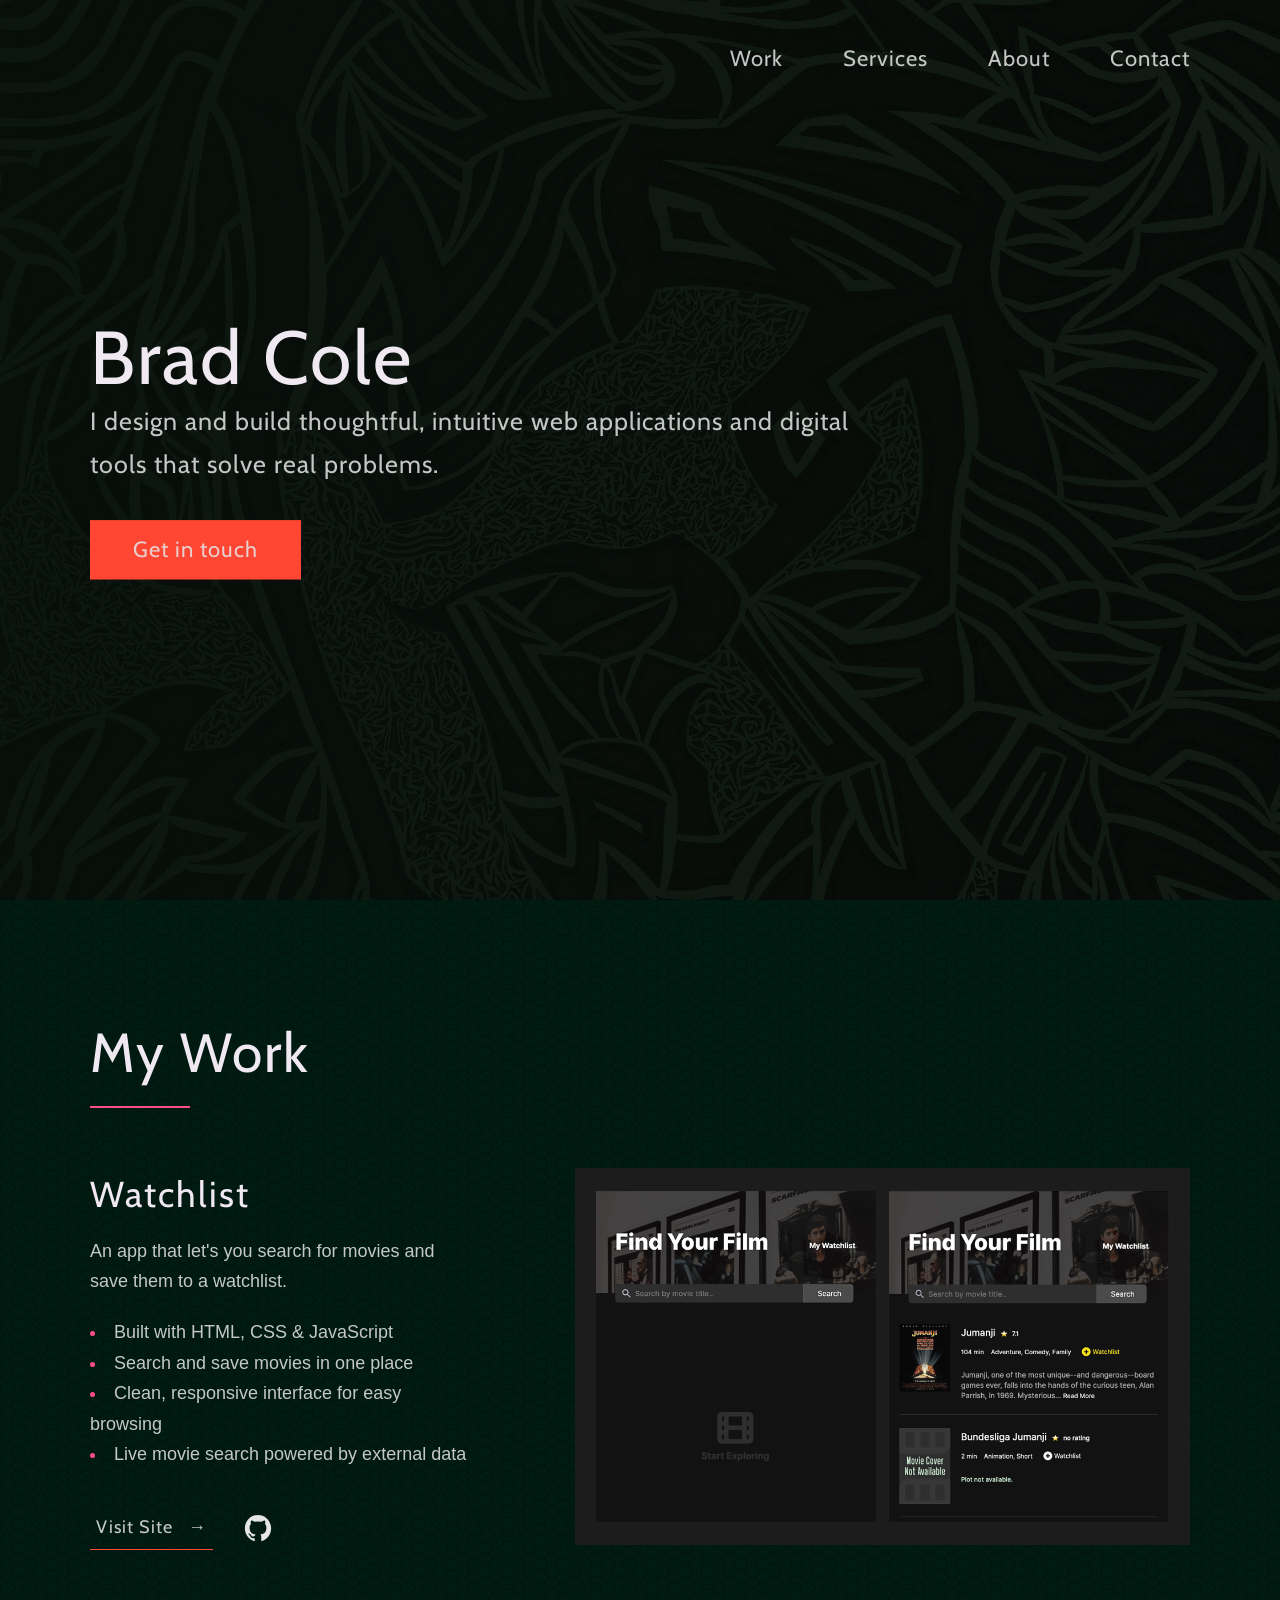
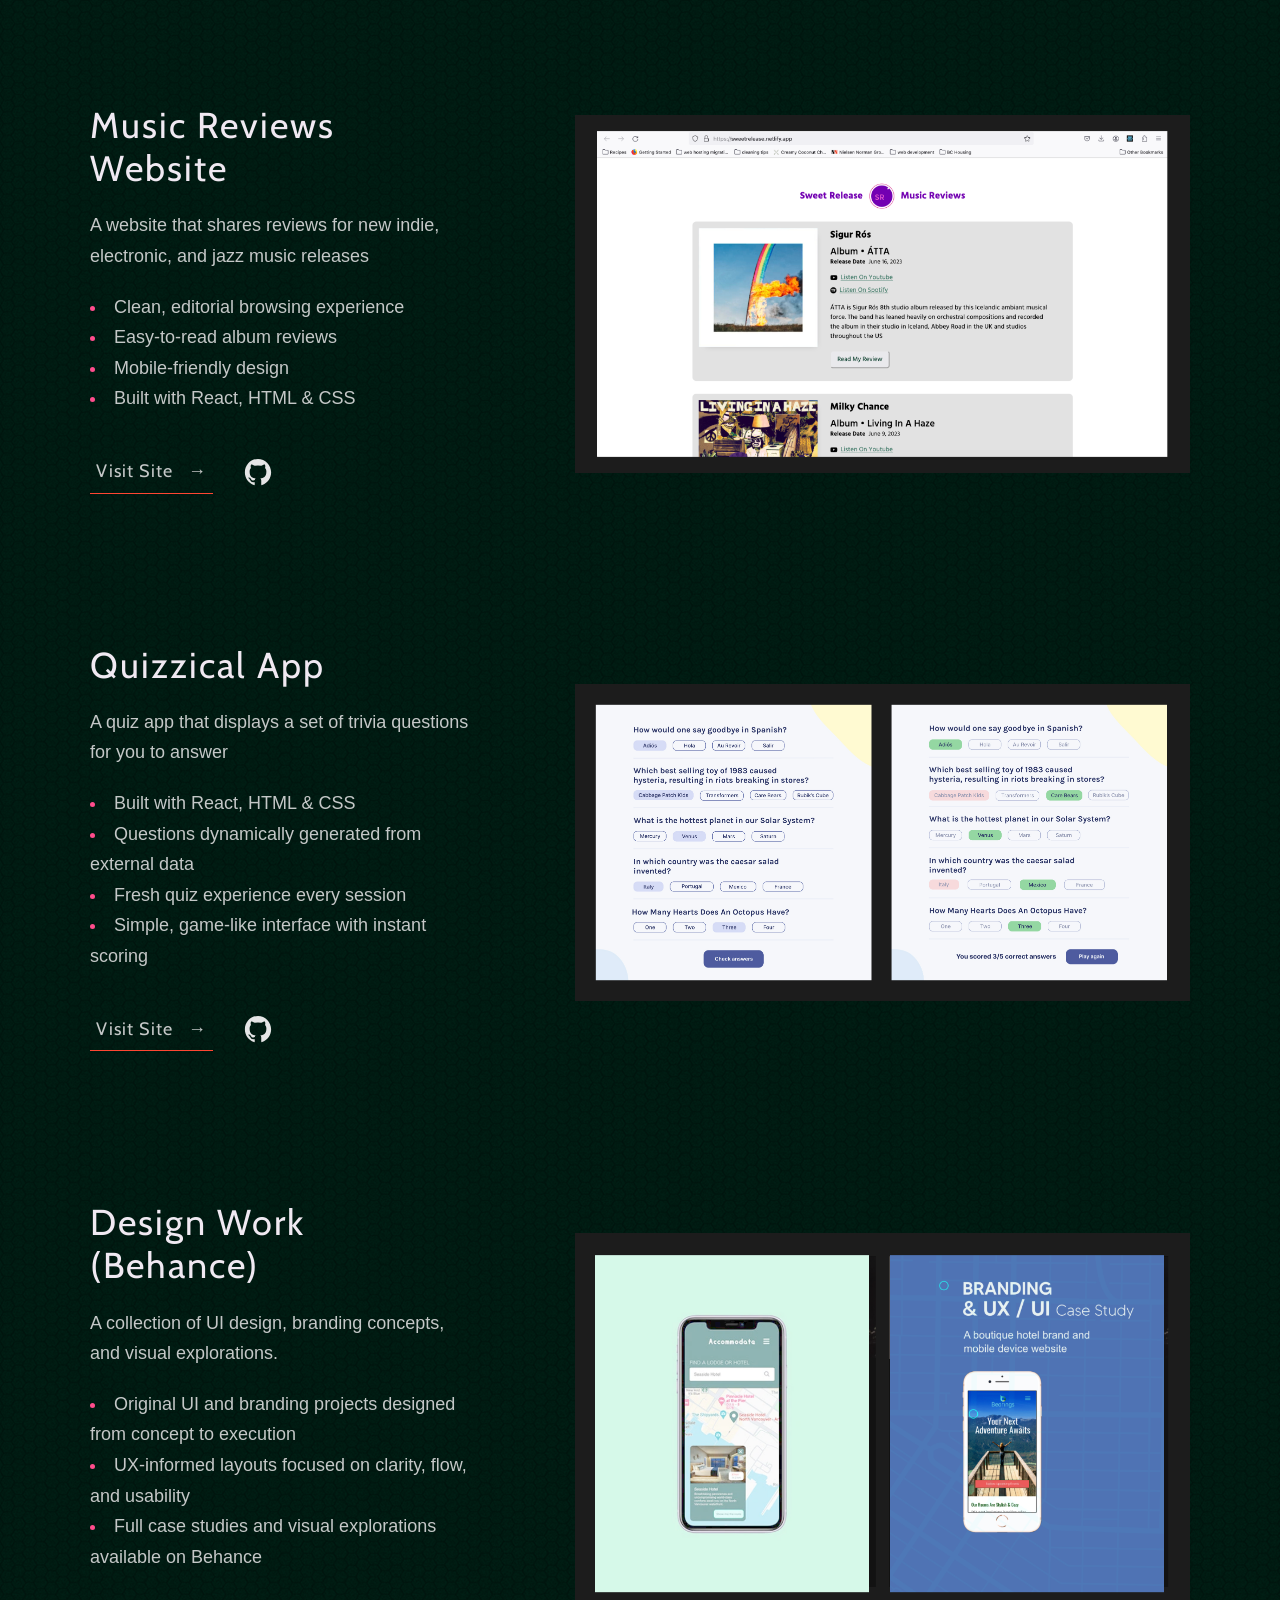
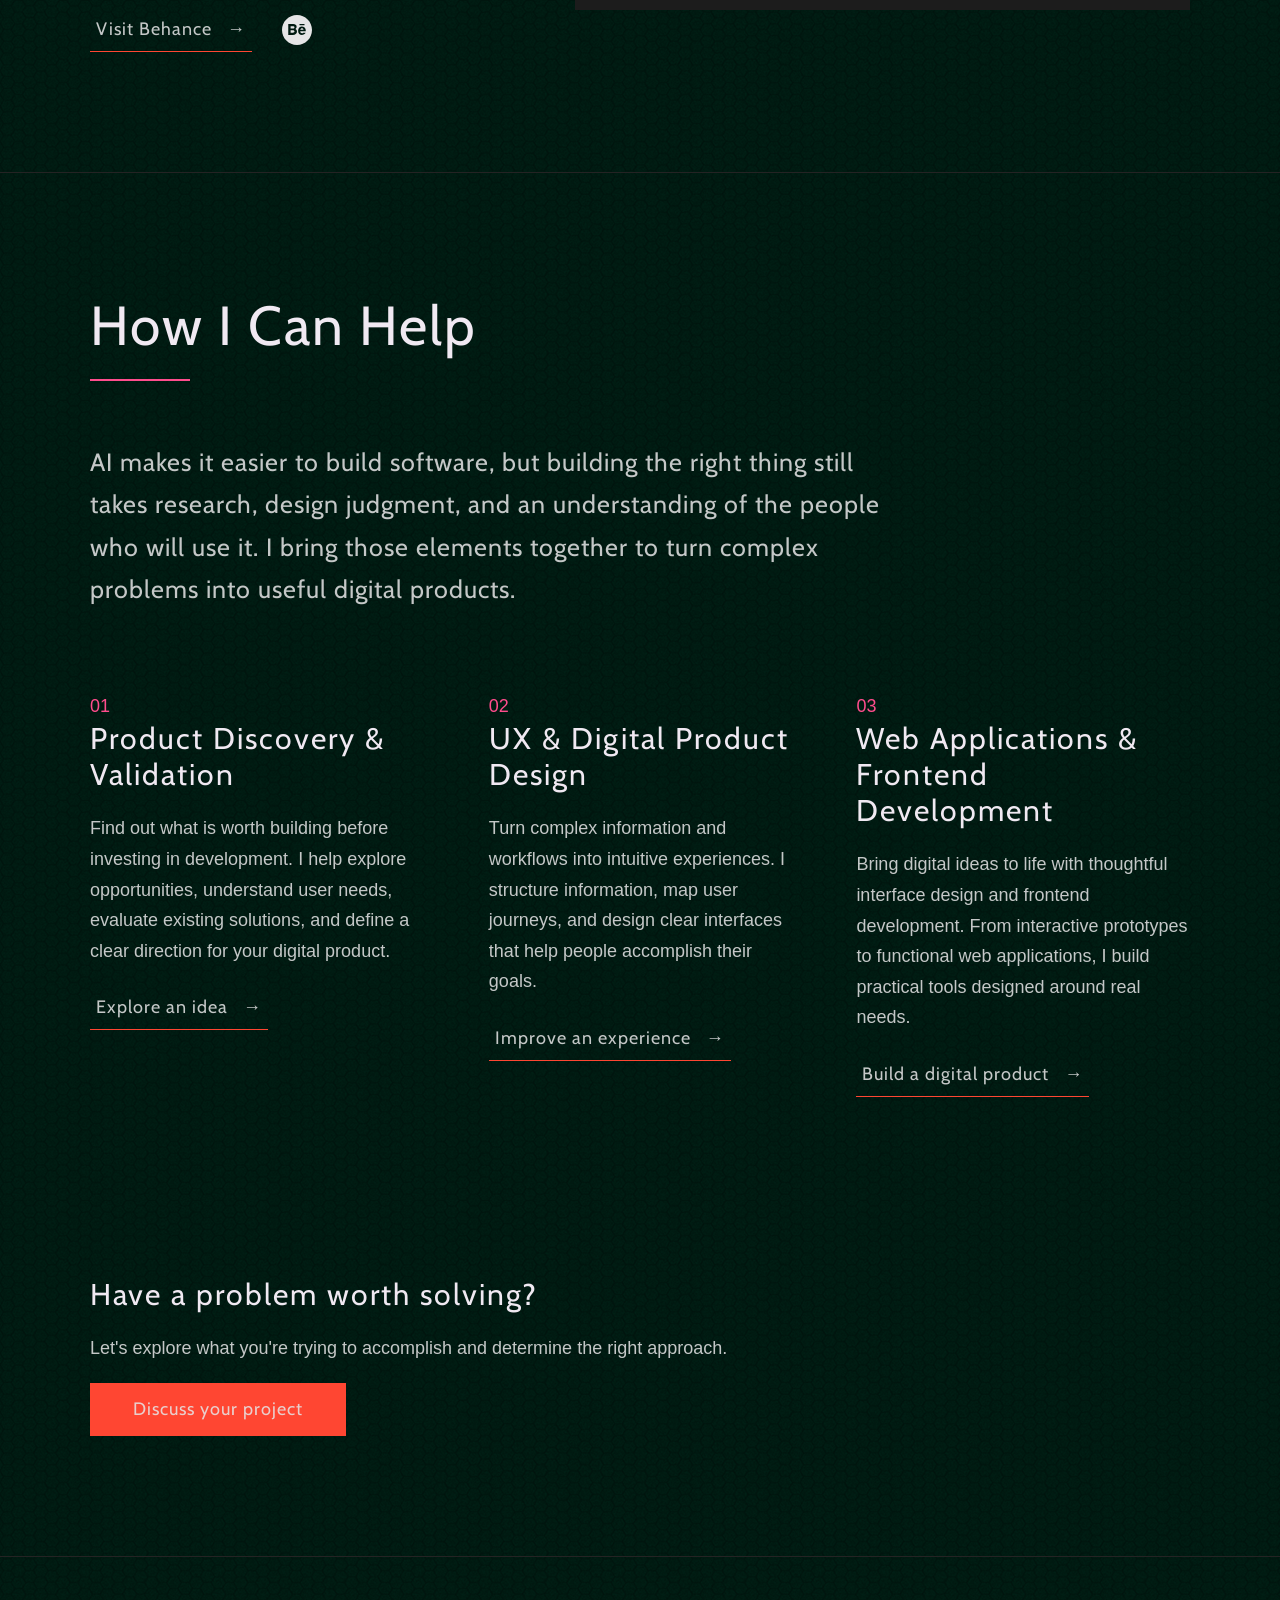
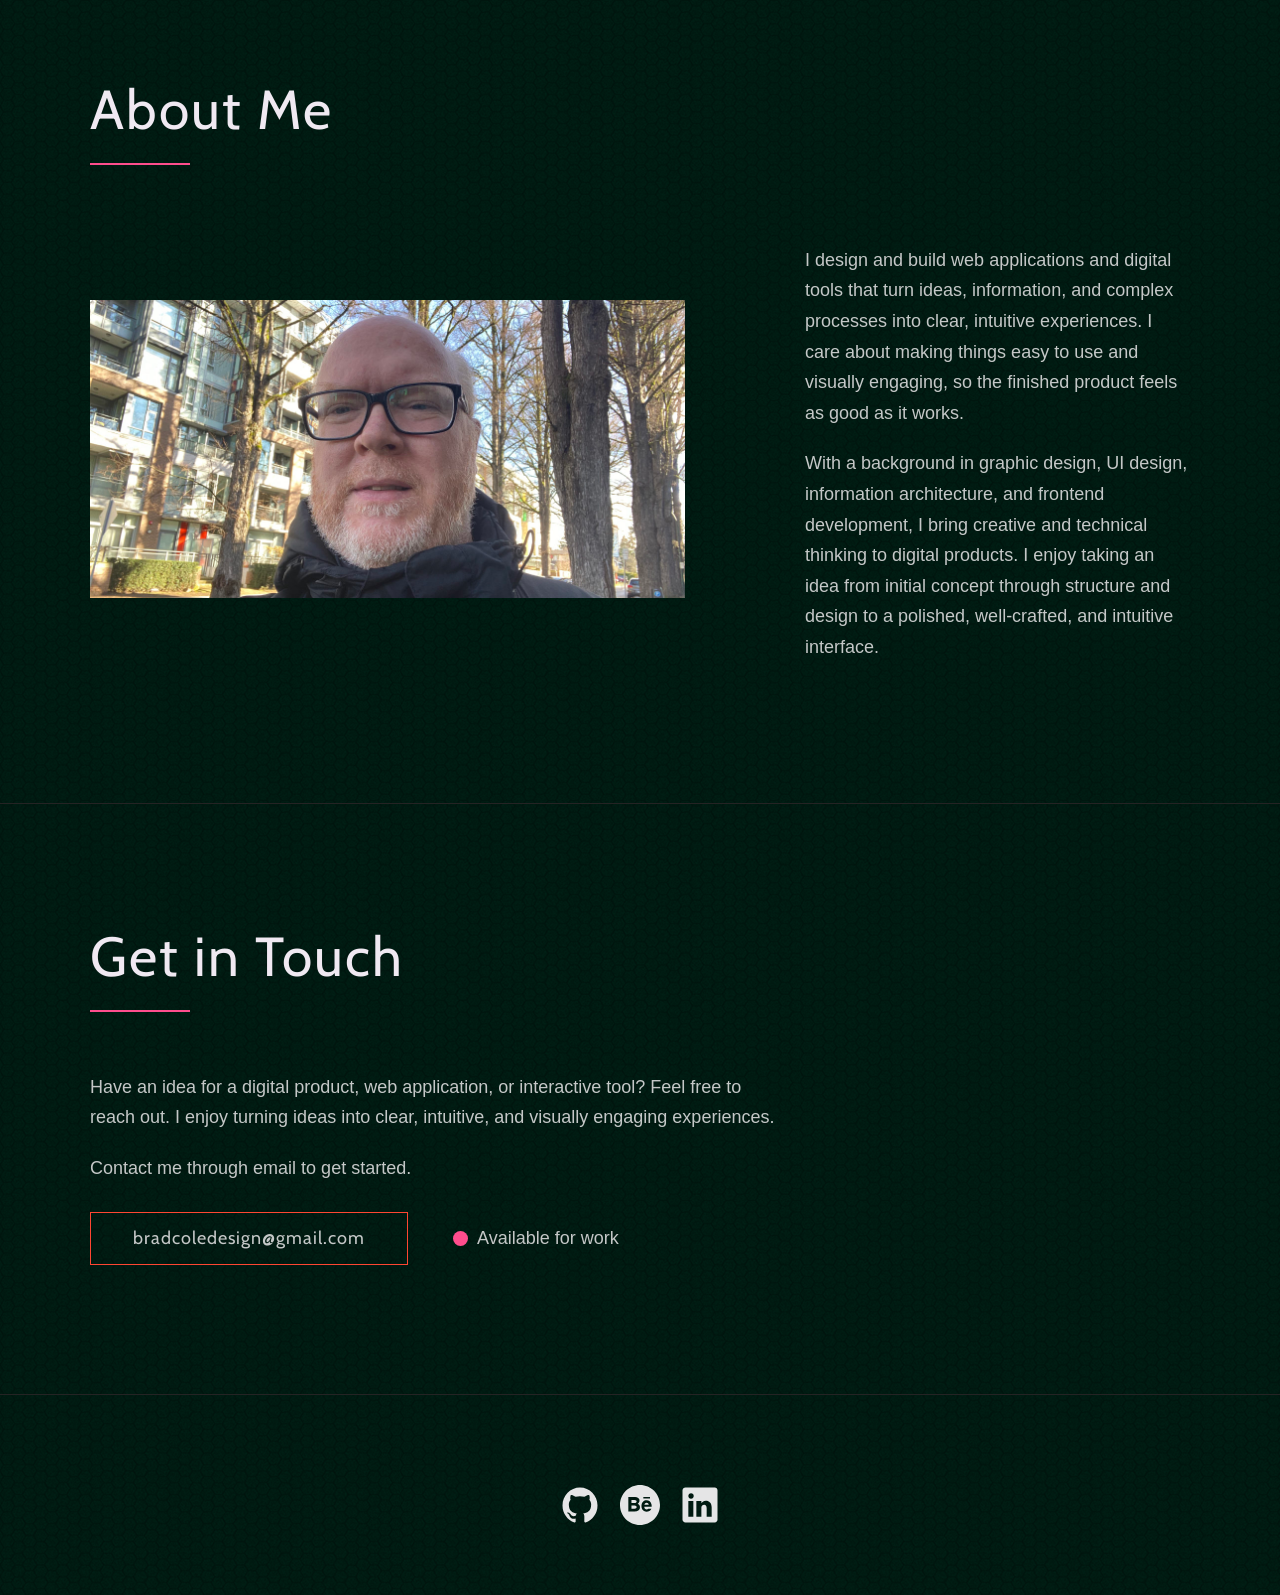
==== commit edd03817: "Update index.html added services link in main nav" ====
--- a/index.html
+++ b/index.html
@@ -33,6 +33,9 @@
           <ul class="nav__items">
             <li class="nav__item">
               <a href="#work" class="nav__link">Work</a>
+            </li>
+            <li class="nav__item">
+              <a href="#services" class="nav__link">Services</a>
             </li>
             <li class="nav__item">
               <a href="#about" class="nav__link">About</a>
